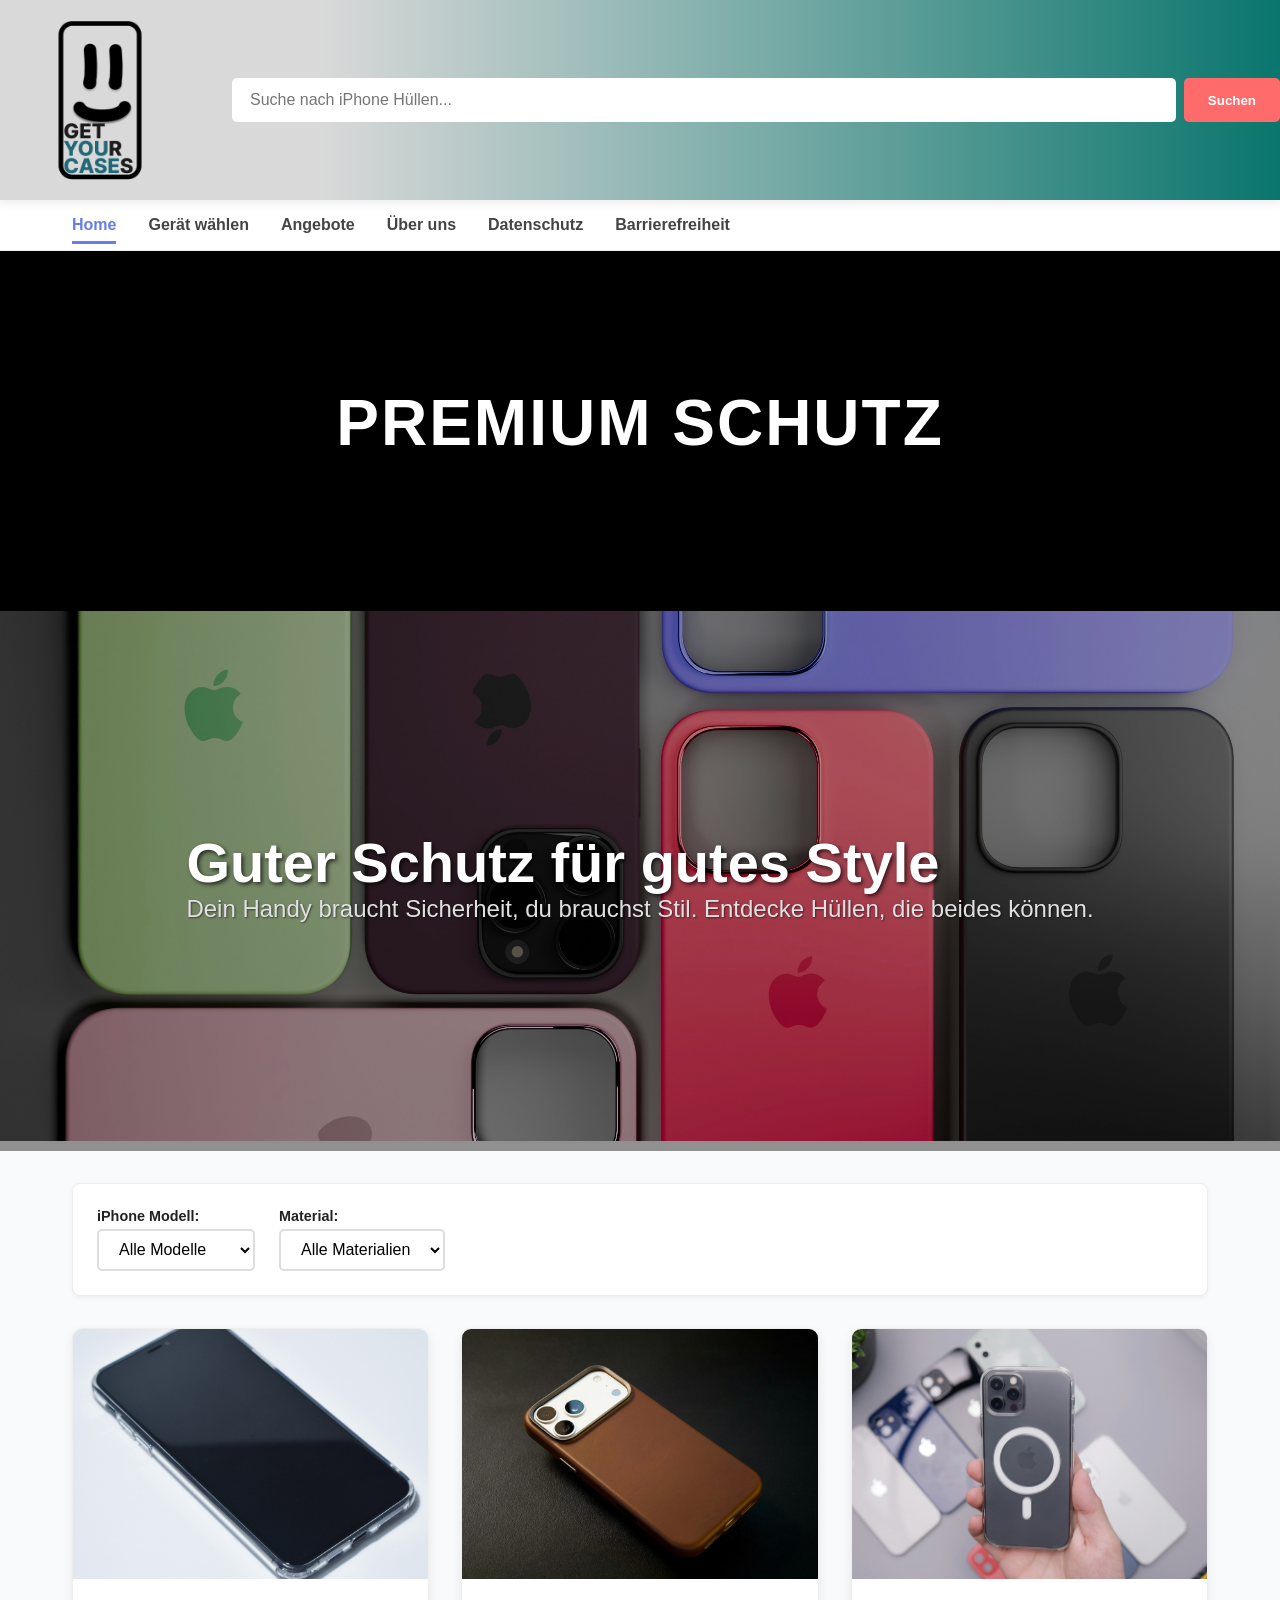
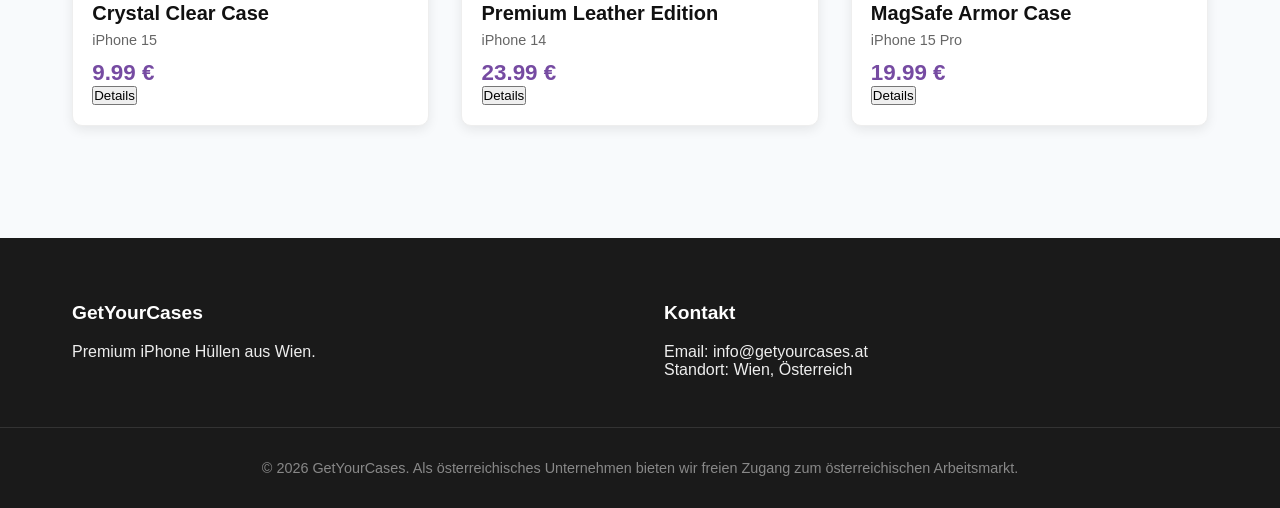
==== index.html @ 9c88fec5 "first commit" ====
<!DOCTYPE html>
<html lang="de">
<head>
    <meta charset="UTF-8">
    <meta name="viewport" content="width=device-width, initial-scale=1.0">
    <title>GetYourCase - Premium iPhone Hüllen</title>
    <link rel="stylesheet" href="css/styles.css">
</head>
<body>
    <a href="#main-content" class="skip-link">Zum Hauptinhalt springen</a>

    <header>
        <div class="header-container">
            <div class="logo">
                <img src="assets/images/Wort-:Bildmarke white background.png" alt="GetYourCase Logo">
            </div>
            
            <div class="search-bar" role="search">
                <label for="searchInput" class="visually-hidden">Hüllen suchen</label>
                <input type="text" id="searchInput" placeholder="Suche nach iPhone Hüllen...">
                <button onclick="searchProducts()" aria-label="Suche starten">Suchen</button>
            </div>
        </div>
    </header>

    <nav aria-label="Hauptnavigation">
        <div class="nav-container">
            <ul class="nav-links">
                <li><a href="index.html" class="active" aria-current="page">Home</a></li>
                <li><a href="select-device.html">Gerät wählen</a></li>
                <li><a href="deals.html">Angebote</a></li>
                <li><a href="about.html">Über uns</a></li>
                <li><a href="datenschutz.html">Datenschutz</a></li>
                <li><a href="barrierefrei.html">Barrierefreiheit</a></li>
            </ul>
        </div>
    </nav>

   <main id="main-content">
    <section class="video-banner-container" aria-label="Promotion Video">
        <video autoplay loop muted playsinline class="video-banner">
            <source src="assets/videos/banner.mp4" type="video/mp4">
            Ihr Browser unterstützt keine eingebetteten Videos.
        </video>
        
        <div class="video-overlay-content">
            <h1>Premium Schutz</h1>
            <p></p>
        </div>
    </section>

        <section class="hero-banner">
            <div class="hero-content">
                <h1>Guter Schutz für gutes Style</h1>
                <p>Dein Handy braucht Sicherheit, du brauchst Stil. Entdecke Hüllen, die beides können.</p>
            </div>
        </section>

        <div class="container">
            <section class="filters" aria-labelledby="filter-heading">
                <h2 id="filter-heading" class="visually-hidden">Produkte filtern</h2>
                <div class="filter-group">
                    <label for="modelFilter">iPhone Modell:</label>
                    <select id="modelFilter" onchange="filterProducts()">
                        <option value="">Alle Modelle</option>
                        <option value="iPhone 15 Pro">iPhone 15 Pro</option>
                        <option value="iPhone 15">iPhone 15</option>
                        <option value="iPhone 14">iPhone 14</option>
                        <option value="iPhone 13">iPhone 13</option>
                    </select>
                </div>
                <div class="filter-group">
                    <label for="materialFilter">Material:</label>
                    <select id="materialFilter" onchange="filterProducts()">
                        <option value="">Alle Materialien</option>
                        <option value="Silikon">Silikon</option>
                        <option value="Leder">Leder</option>
                        <option value="Kunststoff">Kunststoff</option>
                    </select>
                </div>
            </section>

            <div class="products-grid" id="productsGrid" aria-live="polite">
                </div>

            <div class="empty-state" id="emptyState" style="display: none;">
                <div class="empty-state-icon" aria-hidden="true">🔍</div>
                <h3>Keine Hüllen gefunden</h3>
            </div>
        </div>
    </main>

    <div id="productModal" class="modal" aria-hidden="true" role="dialog" aria-labelledby="modalTitle">
        <div class="modal-content">
            <div class="modal-header">
                <h2 id="modalTitle">Produktdetails</h2>
                <button class="close-btn" onclick="closeModal()" aria-label="Modal schließen">&times;</button>
            </div>
            <div class="modal-body">
                <img id="modalImage" src="" alt="" class="modal-img-display">
                <div class="modal-details">
                    <p id="modalModel" style="color: #444; font-weight: bold;"></p>
                    <p id="modalDescription"></p>
                    <h3>Eigenschaften</h3>
                    <ul class="spec-list" id="modalSpecs"></ul>
                    <div class="modal-price" id="modalPrice"></div>
                    <div class="modal-actions">
                        <button class="btn-add-cart">In den Warenkorb</button>
                        <button class="btn-favorites">♡ Favoriten</button>
                    </div>
                </div>
            </div>
        </div>
    </div>

    <footer>
        <div class="footer-container">
            <div class="footer-section">
                <h3>GetYourCases</h3>
                <p>Premium iPhone Hüllen aus Wien.</p>
            </div>
            <div class="footer-section">
                <h3>Kontakt</h3>
                <p>Email: info@getyourcases.at</p>
                <p>Standort: Wien, Österreich</p>
            </div>
        </div>
        <div class="footer-bottom">
            <p>&copy; 2026 GetYourCases. Als österreichisches Unternehmen bieten wir freien Zugang zum österreichischen Arbeitsmarkt.</p>
        </div>
    </footer>

    <script src="js/app.js"></script>
</body>
</html>
---- css/styles.css ----
/* =========================================
   1. Reset & Basis-Styles
   ========================================= */
* {
    margin: 0;
    padding: 0;
    box-sizing: border-box;
}

/* WCAG Fokus-Indikator: Sehr wichtig für Tastaturnutzer */
:focus-visible {
    outline: 3px solid #ff6b6b;
    outline-offset: 3px;
}

:root {
    --primary: #6366f1; /* Indigo */
    --secondary: #f43f5e; /* Rose/Coral */
    --dark: #1e293b;
    --light: #f8fafc;
    --accent: #8b5cf6;
}

body {
    font-family: 'Inter', -apple-system, BlinkMacSystemFont, sans-serif;
    background-color: var(--light);
}

/* Modal Fix: Standardmäßig absolut unsichtbar */
.modal {
    display: none !important; /* Verhindert das Aufpoppen beim Laden */
    position: fixed;
    inset: 0;
    background-color: rgba(0, 0, 0, 0.75);
    backdrop-filter: blur(8px);
    z-index: 9999;
    align-items: center;
    justify-content: center;
}

/* =========================================
   2. Barrierefreiheit (WCAG 2.2 Hilfsklassen)
   ========================================= */

/* Versteckt Text visuell, bleibt aber für Screenreader lesbar */
.visually-hidden {
    position: absolute;
    width: 1px;
    height: 1px;
    padding: 0;
    margin: -1px;
    overflow: hidden;
    clip: rect(0, 0, 0, 0);
    white-space: nowrap;
    border: 0;
}

/* Skip-Link: Erscheint nur bei Tab-Fokus */
.skip-link {
    position: absolute;
    top: -100px;
    left: 50%;
    transform: translateX(-50%);
    background: #ff6b6b;
    color: white;
    padding: 1rem 2rem;
    z-index: 2000;
    text-decoration: none;
    font-weight: bold;
    border-radius: 0 0 10px 10px;
    transition: top 0.3s ease;
}

.skip-link:focus {
    top: 0;
}

/* =========================================
   3. Header & Suche
   ========================================= */
header {
    background: linear-gradient(90deg, 
        #D9D9D9 0%, 
        #D9D9D9 25%, 
        #0a766d 100%
    );
    height: 200px; /* Larger banner height for prominent logo */
    padding: 0;
    box-shadow: 0 2px 10px rgba(0, 0, 0, 0.1);
    position: sticky;
    top: 0;
    z-index: 100;
}

.header-container {
    max-width: 100%;
    height: 100%;
    margin: 0;
    padding: 0;
    display: flex;
    justify-content: flex-start;
    align-items: center;
    gap: 2rem;
}

.logo {
    height: 100%;
    min-width: 200px;
    display: flex;
    align-items: center;
    justify-content: center;
    flex-shrink: 0;
}

.logo img {
    height: 85%;
    width: auto;
    object-fit: contain;
    display: block;
}

.search-bar {
    flex: 1;
    display: flex;
    gap: 0.5rem;
}

.search-bar input {
    flex: 1;
    padding: 0.7rem 1rem;
    border: 2px solid transparent;
    border-radius: 5px;
    font-size: 1rem;
}

.search-bar button {
    padding: 0.7rem 1.5rem;
    background-color: #ff6b6b;
    color: white;
    border: none;
    border-radius: 5px;
    cursor: pointer;
    font-weight: 600;
    transition: background-color 0.3s;
}

.search-bar button:hover {
    background-color: #ff5252;
}

/* =========================================
   4. Navigation
   ========================================= */
nav {
    background: white;
    border-bottom: 1px solid #eee;
    padding: 1rem 0;
}

.nav-container {
    max-width: 1200px;
    margin: 0 auto;
    padding: 0 2rem;
}

.nav-links {
    display: flex;
    gap: 2rem;
    list-style: none;
}

.nav-links a {
    text-decoration: none;
    color: #444; /* Kontrast von #666 auf #444 erhöht für AA */
    font-weight: 600;
    padding: 0.5rem 0;
    border-bottom: 3px solid transparent;
    transition: all 0.3s;
}

.nav-links a:hover,
.nav-links a.active {
    color: #667eea;
    border-bottom: 3px solid #667eea;
}

/* =========================================
   5. Layout & Content
   ========================================= */
.container {
    max-width: 1200px;
    margin: 0 auto;
    padding: 2rem;
}

.page-title {
    text-align: center;
    margin-bottom: 2rem;
}

.page-title h1 {
    font-size: 2.5rem;
    margin-bottom: 0.5rem;
    color: #222;
}

.page-title p {
    font-size: 1.1rem;
    color: #444; /* Kontrast erhöht */
}

/* Filter Section */
.filters {
    background: white;
    padding: 1.5rem;
    border-radius: 8px;
    margin-bottom: 2rem;
    display: flex;
    gap: 1.5rem;
    flex-wrap: wrap;
    box-shadow: 0 2px 5px rgba(0, 0, 0, 0.05);
    border: 1px solid #eee;
}

.filter-group {
    display: flex;
    flex-direction: column; /* Vertikal für bessere Lesbarkeit */
    gap: 0.3rem;
}

.filter-group label {
    font-weight: 600;
    color: #222;
    font-size: 0.9rem;
}

.filter-group select {
    padding: 0.6rem 1rem;
    border: 2px solid #ddd;
    border-radius: 5px;
    background-color: white;
    font-size: 1rem;
}

/* =========================================
   6. Produkte & Cards
   ========================================= */
.products-grid {
    display: grid;
    grid-template-columns: repeat(auto-fill, minmax(280px, 1fr));
    gap: 2rem;
}

.product-card {
    background: white;
    border-radius: 10px;
    overflow: hidden;
    box-shadow: 0 4px 12px rgba(0, 0, 0, 0.08);
    transition: transform 0.3s ease, box-shadow 0.3s ease;
    border: 1px solid #eee;
}

.product-card:hover {
    transform: translateY(-8px);
    box-shadow: 0 12px 20px rgba(0, 0, 0, 0.15);
}

.product-image {
    width: 100%;
    height: 200px;
    background: #f0f0f0;
    display: flex;
    align-items: center;
    justify-content: center;
    font-size: 3.5rem;
}

.product-info {
    padding: 1.2rem;
}

.product-name {
    font-size: 1.25rem;
    margin-bottom: 0.4rem;
    color: #111;
}

.product-model {
    color: #666; /* Erhöht für Lesbarkeit */
    font-size: 0.9rem;
    margin-bottom: 0.8rem;
}

.product-price {
    font-size: 1.4rem;
    font-weight: 800;
    color: #764ba2;
}

/* =========================================
   7. Modal (Produktdetails)
   ========================================= */
.modal {
    display: none;
    position: fixed;
    z-index: 1000;
    inset: 0;
    background-color: rgba(0, 0, 0, 0.7);
    backdrop-filter: blur(4px);
    display: flex; /* Benötigt JS Steuerung */
    align-items: center;
    justify-content: center;
}

.modal-content {
    background-color: white;
    padding: 2.5rem;
    border-radius: 15px;
    width: 95%;
    max-width: 800px;
    max-height: 90vh;
    overflow-y: auto;
    position: relative;
}

.close-btn {
    position: absolute;
    right: 1.5rem;
    top: 1rem;
    background: #f0f0f0;
    border: none;
    font-size: 1.5rem;
    width: 40px;
    height: 40px;
    border-radius: 50%;
    cursor: pointer;
}

.modal-body {
    display: grid;
    grid-template-columns: 1fr 1fr;
    gap: 2rem;
    margin-top: 1rem;
}

/* =========================================
   8. Footer
   ========================================= */
footer {
    background: #1a1a1a;
    color: #eee;
    padding: 4rem 0 2rem;
    margin-top: 5rem;
}

.footer-container {
    max-width: 1200px;
    margin: 0 auto;
    padding: 0 2rem;
    display: grid;
    grid-template-columns: repeat(auto-fit, minmax(200px, 1fr));
    gap: 3rem;
}

.footer-section h3 {
    color: white;
    margin-bottom: 1.2rem;
    font-size: 1.2rem;
}

.footer-section ul {
    list-style: none;
}

.footer-section ul li {
    margin-bottom: 0.6rem;
}

.footer-section a {
    color: #bbb;
    text-decoration: none;
    transition: color 0.2s;
}

.footer-section a:hover {
    color: #ff6b6b;
    text-decoration: underline;
}

.footer-bottom {
    text-align: center;
    margin-top: 3rem;
    padding-top: 2rem;
    border-top: 1px solid #333;
    font-size: 0.9rem;
    color: #888;
}

/* =========================================
   9. Responsive Design
   ========================================= */
@media (max-width: 768px) {
    .header-container {
        flex-direction: column;
        padding: 1rem;
    }

    .modal-body {
        grid-template-columns: 1fr;
    }

    .nav-links {
        justify-content: center;
        font-size: 0.9rem;
        gap: 1rem;
    }

    .page-title h1 {
        font-size: 1.8rem;
    }
}

/* Hero & Gradient */
.hero-banner {
    height: 60vh;
    background: linear-gradient(rgba(0,0,0,0.3), rgba(0,0,0,0.3)), url('../assets/images/6 cases different colors.jpg');
    background-size: cover;
    background-position: center;
    display: flex;
    align-items: center;
    justify-content: center;
    position: relative;
    border-bottom: 10px solid #909090; /* Dein HEX-Wunsch */
}

.hero-content h1 {
    font-size: 3.5rem;
    font-weight: 800;
    color: white;
    text-shadow: 2px 2px 4px rgba(0,0,0,0.7);
}

.hero-content p {
    font-size: 1.5rem;
    color: #e0e0e0;
    text-shadow: 1px 1px 2px rgba(0,0,0,0.5);
}

/* Video Placeholder */
/* Container für das Video */
.video-banner-container {
    position: relative;
    width: 100%;
    height: 40vh; /* Höhe des Banners (70% des Bildschirms) */
    overflow: hidden;
    background-color: #000; /* Fallback-Farbe */
    display: flex;
    align-items: center;
    justify-content: center;
}

/* Das Video-Element */
.video-banner {
    position: absolute;
    top: 0;
    left: 0;
    width: 100%;
    height: 100%;
    object-fit: cover; /* Video wird beschnitten, um den Container zu füllen */
    z-index: 1;
}

/* Text-Overlay auf dem Video */
.video-overlay-content {
    position: relative;
    z-index: 2; /* Über dem Video */
    text-align: center;
    color: white;
    text-shadow: 0 4px 15px rgba(0,0,0,0.6);
}

.video-overlay-content h1 {
    font-size: 4rem;
    font-weight: 900;
    margin-bottom: 1rem;
    text-transform: uppercase;
    letter-spacing: 2px;
}

.video-overlay-content p {
    font-size: 1.5rem;
    font-weight: 300;
}

/* Anpassung für mobile Geräte */
@media (max-width: 768px) {
    .video-banner-container {
        height: 50vh;
    }
    .video-overlay-content h1 {
        font-size: 2.5rem;
    }
}

/* Product Images */
.product-img-container img {
    width: 100%;
    height: 250px;
    object-fit: cover;
}

.modal-img-display {
    width: 100%;
    max-height: 400px;
    object-fit: contain;
}

/* Container für die Karten-Anordnung */
/* =========================================
   Deals Full-Width Design
   ========================================= */

.deals-fullwidth {
    width: 100%;
    display: flex;
    flex-direction: column;
    gap: 0; /* Nahtloser Übergang zwischen den Sektionen */
}

.deal-card {
    position: relative;
    width: 100vw;
    margin-left: calc(-50vw + 50%);
    min-height: 600px; /* Angemessene Höhe statt 1000px */
    background-size: cover;
    background-position: center;
    background-attachment: fixed; /* Parallax-Effekt für mehr Hochwertigkeit */
    display: flex;
    align-items: center;
    justify-content: center;
    overflow: hidden;
}

/* Der zentrierte Text-Kasten (Frosted Glass Effekt) */
.deal-content.full-overlay {
    background: rgba(0, 0, 0, 0.5);
    backdrop-filter: blur(5px);
    padding: 3rem;
    border-radius: 20px;
    max-width: 600px;
    width: 90%;
    display: flex;
    flex-direction: column;
    align-items: center;
    text-align: center;
    box-shadow: 0 20px 40px rgba(0,0,0,0.3);
    border: 1px solid rgba(255, 255, 255, 0.2);
}

.deal-content h2 {
    font-size: 2.5rem;
    color: white;
    margin-bottom: 1rem;
    font-weight: 800;
}

.deal-content p {
    font-size: 1.2rem;
    color: #e0e0e0;
    margin-bottom: 1.5rem;
    line-height: 1.6;
}

.deal-pricing {
    margin-bottom: 2rem;
}

.deal-price {
    font-size: 1.5rem;
    font-weight: 900;
    color: #fbbf24;
    background: rgba(251, 191, 36, 0.2);
    padding: 0.5rem 1.5rem;
    border-radius: 50px;
    border: 2px solid #fbbf24;
}

/* Button & Badge Fixes */
.deal-badge {
    position: absolute;
    top: 30px;
    left: 30px;
    background: var(--secondary);
    color: white;
    padding: 0.8rem 1.5rem;
    font-weight: 800;
    border-radius: 50px;
    z-index: 5;
    font-size: 1.1rem;
}

.btn-deal-huge {
    padding: 1.2rem 2.5rem;
    border-radius: 50px; /* Rundere Buttons für modernen Look */
    transition: transform 0.3s ease;
}

.btn-deal-huge:hover {
    transform: scale(1.05);
}

/* Der große Button am Boden */
.btn-deal-huge {
    display: block;
    width: 100%;
    padding: 1.2rem;
    background: linear-gradient(135deg, var(--primary) 0%, var(--accent) 100%);
    color: white !important;
    text-align: center;
    text-decoration: none;
    font-weight: 800;
    font-size: 1.1rem;
    text-transform: uppercase;
    letter-spacing: 1px;
    transition: opacity 0.3s;
}

.btn-deal-huge:hover {
    opacity: 0.9;
}

/* Badge Design */
.deal-badge {
    position: absolute;
    top: 15px;
    left: 15px;
    background: var(--secondary);
    color: white;
    font-size: 0.9rem;
    font-weight: 700;
    padding: 0.5rem 1rem;
    border-radius: 50px;
    z-index: 10;
    box-shadow: 0 4px 10px rgba(0,0,0,0.2);
}

/* Table Style */
.table-container {
    overflow-x: auto;
    margin-top: 2rem;
    background: white;
    border-radius: 10px;
    padding: 1rem;
}

.device-table {
    width: 100%;
    border-collapse: collapse;
}

.device-table th, .device-table td {
    padding: 1rem;
    border-bottom: 1px solid #eee;
    text-align: left;
}

.btn-table {
    padding: 0.5rem 1rem;
    background: #667eea;
    color: white;
    text-decoration: none;
    border-radius: 5px;
    font-size: 0.9rem;
}

.hero-img-small {
    width: 100%;
    max-height: 300px;
    object-fit: cover;
    border-radius: 10px;
    margin-bottom: 1rem;
}
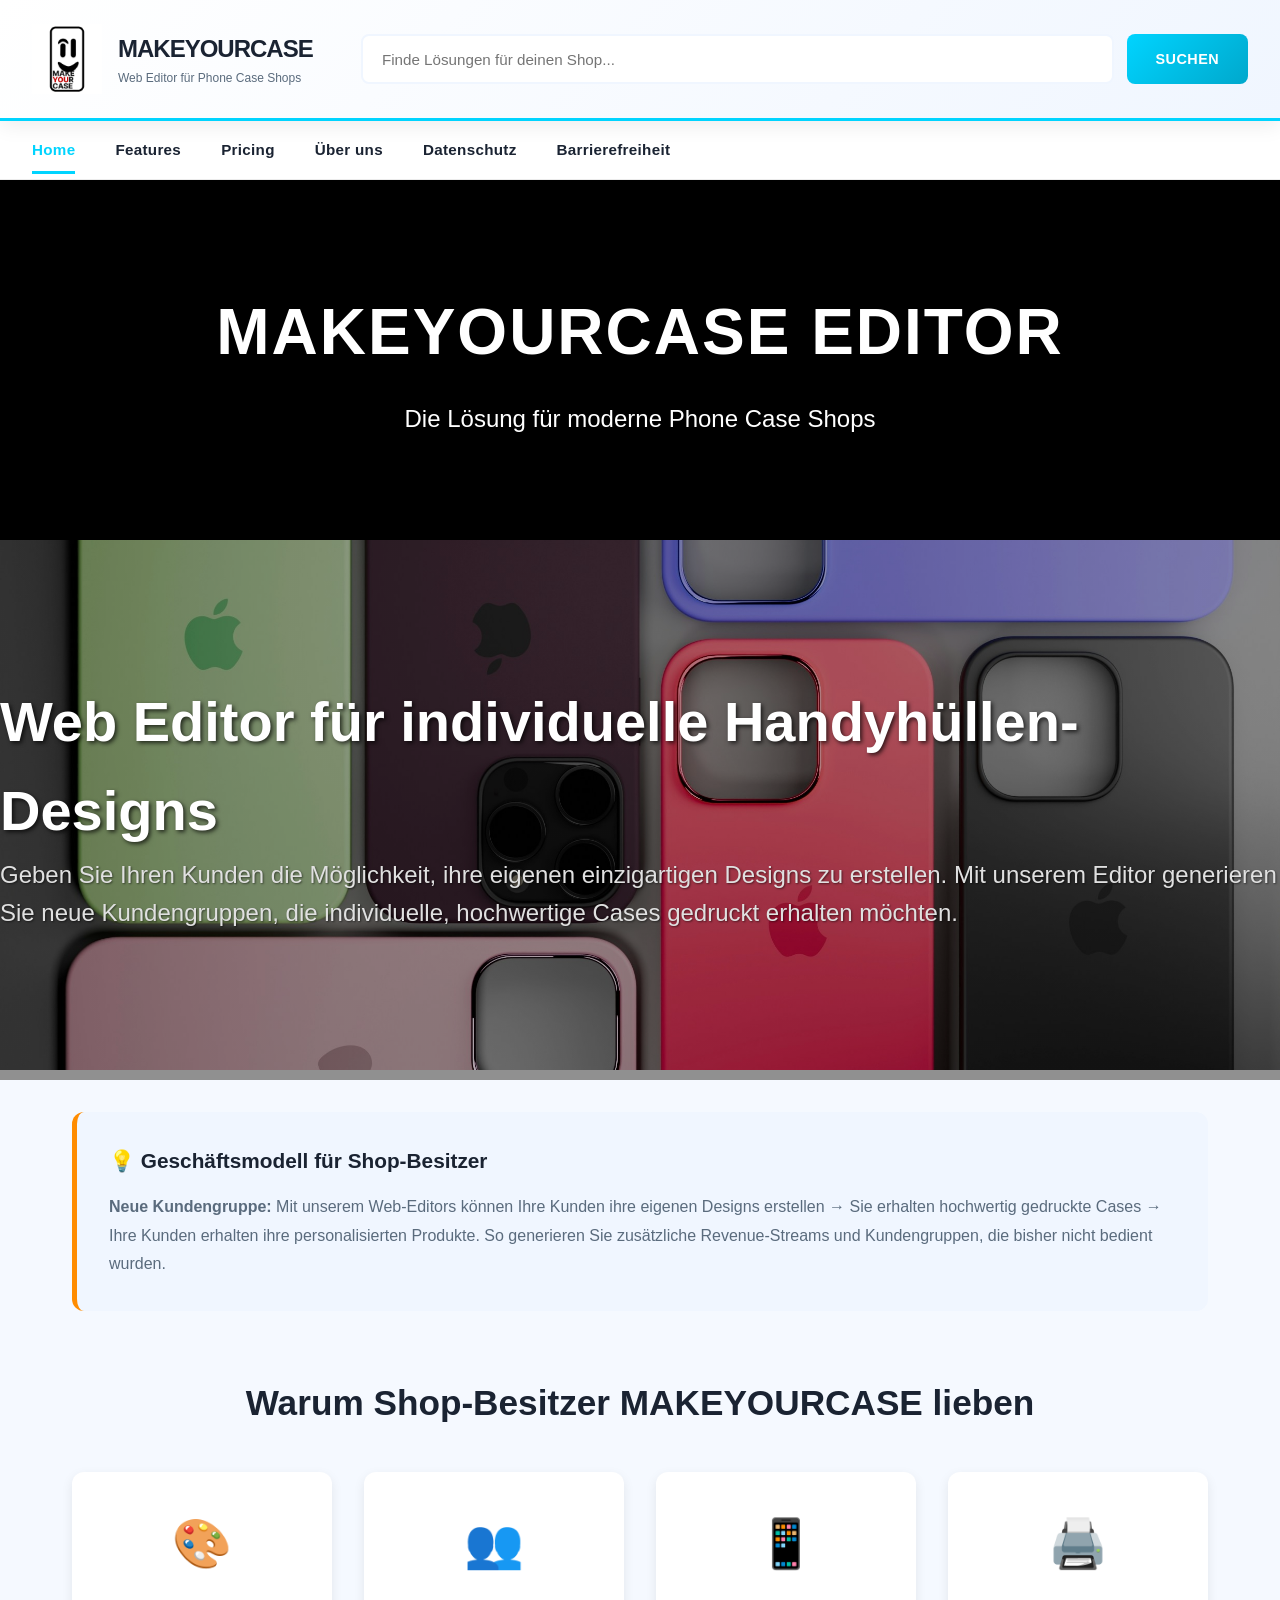
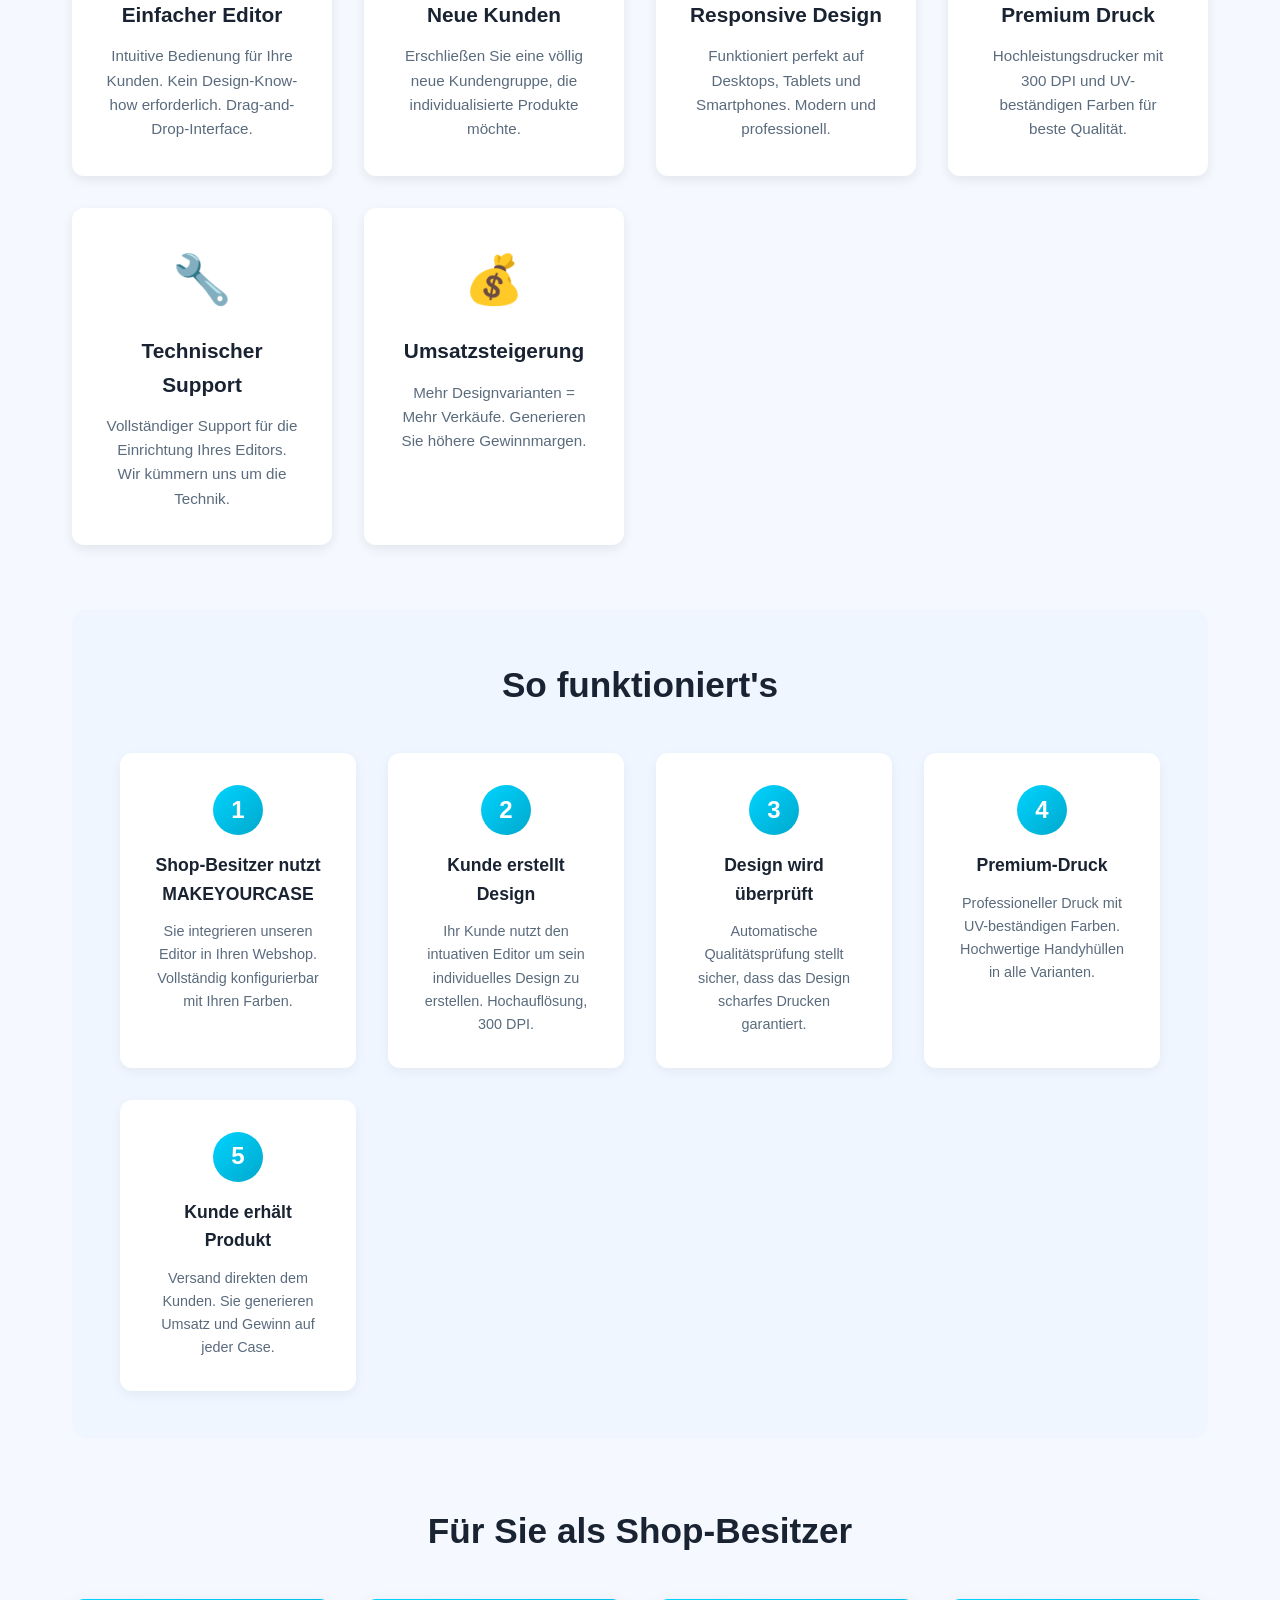
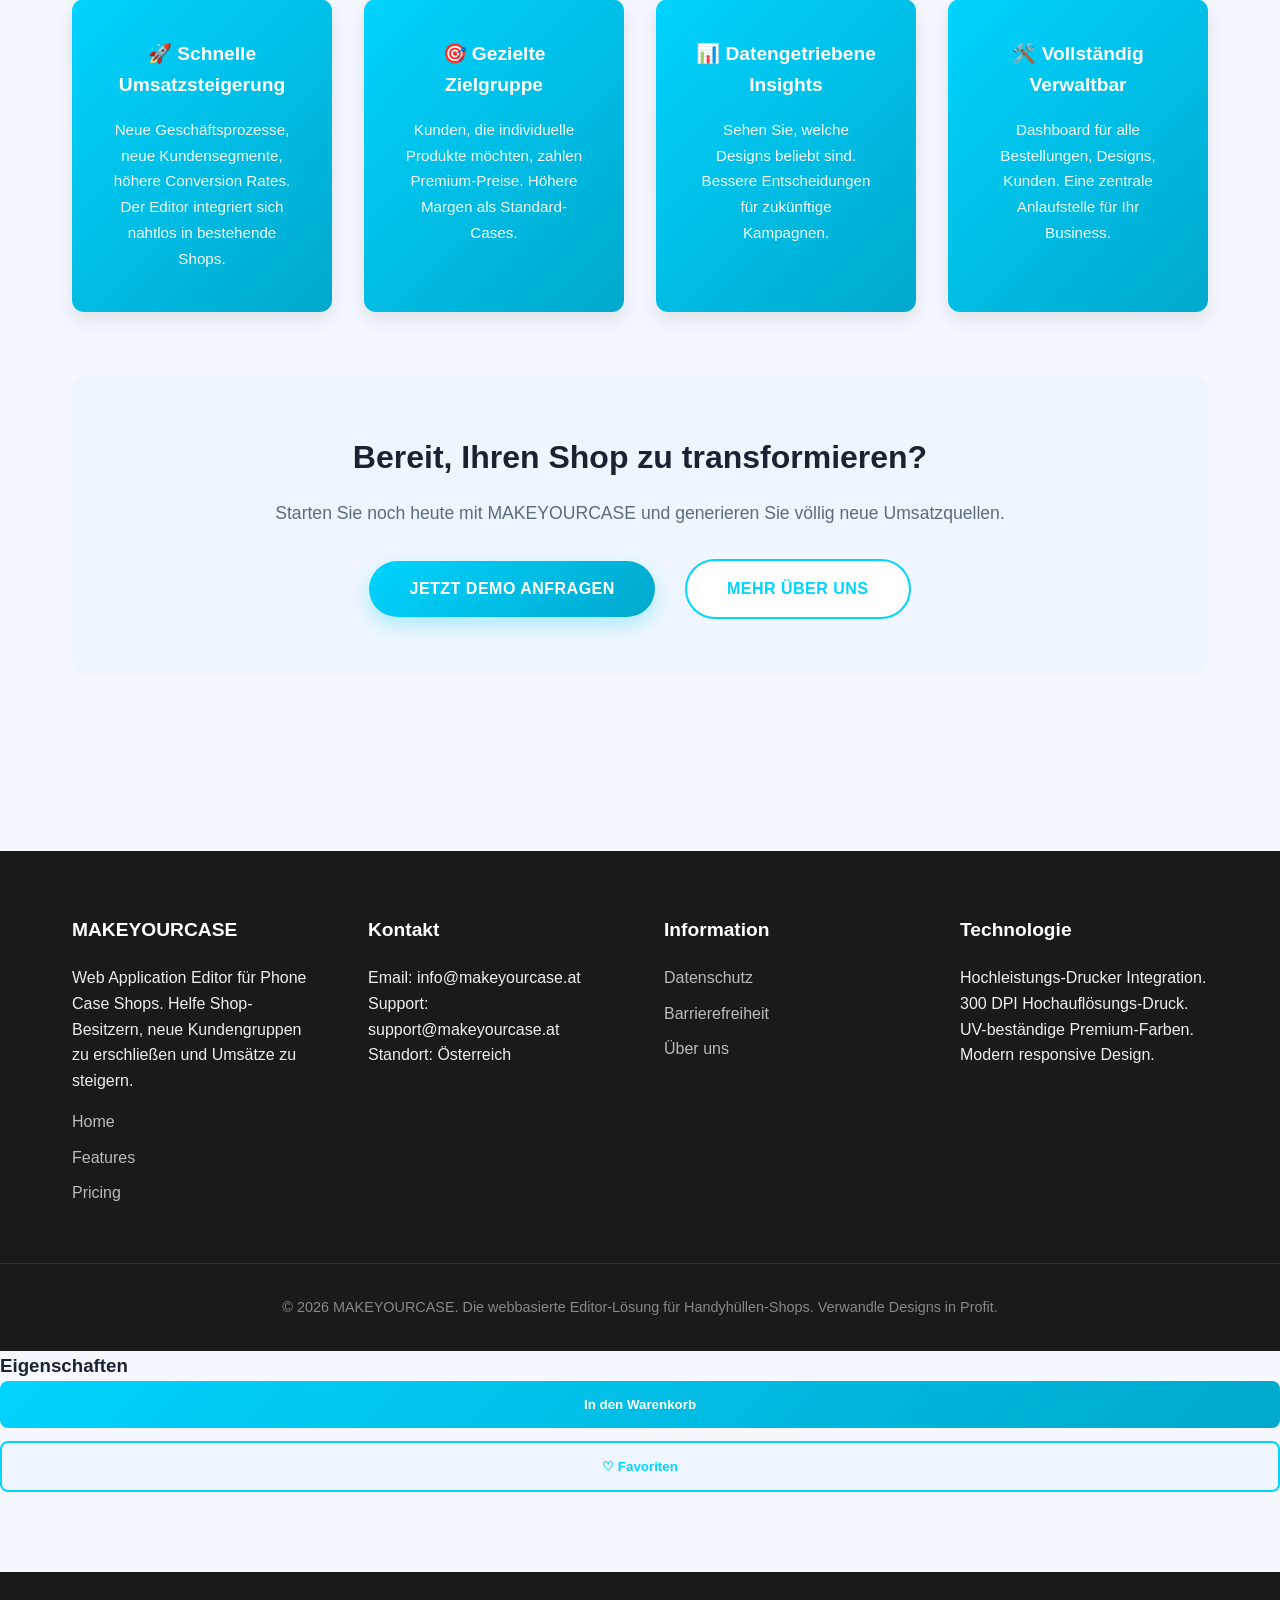
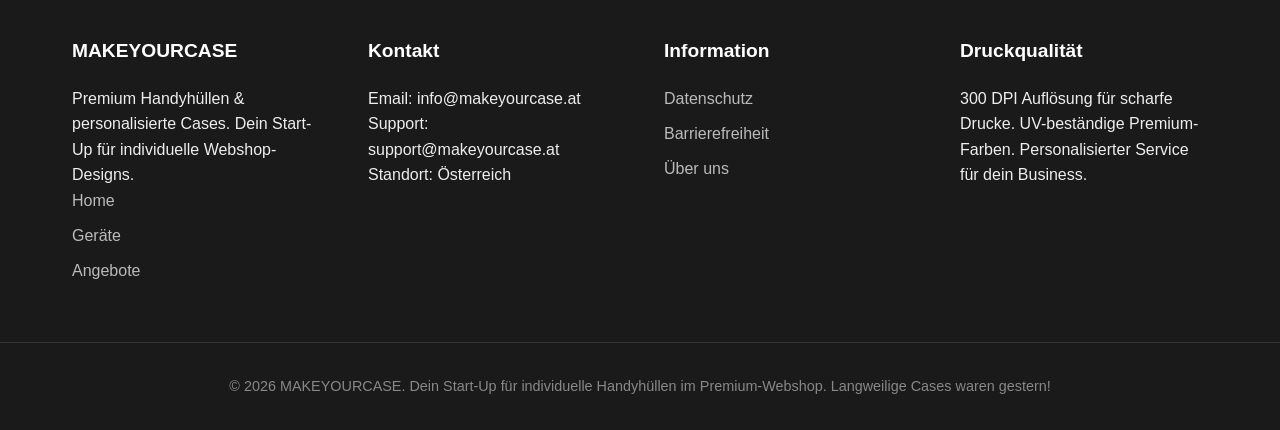
==== commit 9678f324: "Initial commit for MAKEYOURCASE" ====
--- a/index.html
+++ b/index.html
@@ -3,7 +3,8 @@
 <head>
     <meta charset="UTF-8">
     <meta name="viewport" content="width=device-width, initial-scale=1.0">
-    <title>GetYourCase - Premium iPhone Hüllen</title>
+    <meta name="description" content="MAKEYOURCASE - Web Application Editor für Handyhüllen-Shops. Verwandle deinen Shop mit individuellen Design-Möglichkeiten und modernem Editor.">
+    <title>MAKEYOURCASE - Web Editor für Phone Case Shops</title>
     <link rel="stylesheet" href="css/styles.css">
 </head>
 <body>
@@ -12,12 +13,16 @@
     <header>
         <div class="header-container">
             <div class="logo">
-                <img src="assets/images/Wort-:Bildmarke white background.png" alt="GetYourCase Logo">
+                <img src="assets/images/Wort-:Bildmarke white background.png" alt="MAKEYOURCASE Logo">
+                <div class="logo-text">
+                    <h1>MAKEYOURCASE</h1>
+                    <p>Web Editor für Phone Case Shops</p>
+                </div>
             </div>
             
             <div class="search-bar" role="search">
-                <label for="searchInput" class="visually-hidden">Hüllen suchen</label>
-                <input type="text" id="searchInput" placeholder="Suche nach iPhone Hüllen...">
+                <label for="searchInput" class="visually-hidden">Suche</label>
+                <input type="text" id="searchInput" placeholder="Finde Lösungen für deinen Shop...">
                 <button onclick="searchProducts()" aria-label="Suche starten">Suchen</button>
             </div>
         </div>
@@ -27,8 +32,8 @@
         <div class="nav-container">
             <ul class="nav-links">
                 <li><a href="index.html" class="active" aria-current="page">Home</a></li>
-                <li><a href="select-device.html">Gerät wählen</a></li>
-                <li><a href="deals.html">Angebote</a></li>
+                <li><a href="features.html">Features</a></li>
+                <li><a href="pricing.html">Pricing</a></li>
                 <li><a href="about.html">Über uns</a></li>
                 <li><a href="datenschutz.html">Datenschutz</a></li>
                 <li><a href="barrierefrei.html">Barrierefreiheit</a></li>
@@ -37,67 +42,170 @@
     </nav>
 
    <main id="main-content">
-    <section class="video-banner-container" aria-label="Promotion Video">
+    <section class="video-banner-container" aria-label="Produkt-Video">
         <video autoplay loop muted playsinline class="video-banner">
             <source src="assets/videos/banner.mp4" type="video/mp4">
             Ihr Browser unterstützt keine eingebetteten Videos.
         </video>
         
         <div class="video-overlay-content">
-            <h1>Premium Schutz</h1>
-            <p></p>
+            <h1>MAKEYOURCASE Editor</h1>
+            <p>Die Lösung für moderne Phone Case Shops</p>
         </div>
     </section>
 
         <section class="hero-banner">
             <div class="hero-content">
-                <h1>Guter Schutz für gutes Style</h1>
-                <p>Dein Handy braucht Sicherheit, du brauchst Stil. Entdecke Hüllen, die beides können.</p>
+                <h1>Web Editor für individuelle Handyhüllen-Designs</h1>
+                <p>Geben Sie Ihren Kunden die Möglichkeit, ihre eigenen einzigartigen Designs zu erstellen. Mit unserem Editor generieren Sie neue Kundengruppen, die individuelle, hochwertige Cases gedruckt erhalten möchten.</p>
             </div>
         </section>
 
         <div class="container">
-            <section class="filters" aria-labelledby="filter-heading">
-                <h2 id="filter-heading" class="visually-hidden">Produkte filtern</h2>
-                <div class="filter-group">
-                    <label for="modelFilter">iPhone Modell:</label>
-                    <select id="modelFilter" onchange="filterProducts()">
-                        <option value="">Alle Modelle</option>
-                        <option value="iPhone 15 Pro">iPhone 15 Pro</option>
-                        <option value="iPhone 15">iPhone 15</option>
-                        <option value="iPhone 14">iPhone 14</option>
-                        <option value="iPhone 13">iPhone 13</option>
-                    </select>
-                </div>
-                <div class="filter-group">
-                    <label for="materialFilter">Material:</label>
-                    <select id="materialFilter" onchange="filterProducts()">
-                        <option value="">Alle Materialien</option>
-                        <option value="Silikon">Silikon</option>
-                        <option value="Leder">Leder</option>
-                        <option value="Kunststoff">Kunststoff</option>
-                    </select>
-                </div>
-            </section>
-
-            <div class="products-grid" id="productsGrid" aria-live="polite">
-                </div>
-
-            <div class="empty-state" id="emptyState" style="display: none;">
-                <div class="empty-state-icon" aria-hidden="true">🔍</div>
-                <h3>Keine Hüllen gefunden</h3>
-            </div>
+            <!-- Info-Box -->
+            <section class="info-highlight" role="alert" aria-live="polite">
+                <h3>💡 Geschäftsmodell für Shop-Besitzer</h3>
+                <p><strong>Neue Kundengruppe:</strong> Mit unserem Web-Editors können Ihre Kunden ihre eigenen Designs erstellen → Sie erhalten hochwertig gedruckte Cases → Ihre Kunden erhalten ihre personalisierten Produkte. So generieren Sie zusätzliche Revenue-Streams und Kundengruppen, die bisher nicht bedient wurden.</p>
+            </section>
+
+            <section class="features-preview">
+                <h2>Warum Shop-Besitzer MAKEYOURCASE lieben</h2>
+                <div class="features-grid">
+                    <div class="feature-item">
+                        <div class="feature-icon">🎨</div>
+                        <h3>Einfacher Editor</h3>
+                        <p>Intuitive Bedienung für Ihre Kunden. Kein Design-Know-how erforderlich. Drag-and-Drop-Interface.</p>
+                    </div>
+                    <div class="feature-item">
+                        <div class="feature-icon">👥</div>
+                        <h3>Neue Kunden</h3>
+                        <p>Erschließen Sie eine völlig neue Kundengruppe, die individualisierte Produkte möchte.</p>
+                    </div>
+                    <div class="feature-item">
+                        <div class="feature-icon">📱</div>
+                        <h3>Responsive Design</h3>
+                        <p>Funktioniert perfekt auf Desktops, Tablets und Smartphones. Modern und professionell.</p>
+                    </div>
+                    <div class="feature-item">
+                        <div class="feature-icon">🖨️</div>
+                        <h3>Premium Druck</h3>
+                        <p>Hochleistungsdrucker mit 300 DPI und UV-beständigen Farben für beste Qualität.</p>
+                    </div>
+                    <div class="feature-item">
+                        <div class="feature-icon">🔧</div>
+                        <h3>Technischer Support</h3>
+                        <p>Vollständiger Support für die Einrichtung Ihres Editors. Wir kümmern uns um die Technik.</p>
+                    </div>
+                    <div class="feature-item">
+                        <div class="feature-icon">💰</div>
+                        <h3>Umsatzsteigerung</h3>
+                        <p>Mehr Designvarianten = Mehr Verkäufe. Generieren Sie höhere Gewinnmargen.</p>
+                    </div>
+                </div>
+            </section>
+
+            <section class="how-it-works">
+                <h2>So funktioniert's</h2>
+                <div class="workflow-steps">
+                    <div class="step">
+                        <div class="step-number">1</div>
+                        <h3>Shop-Besitzer nutzt MAKEYOURCASE</h3>
+                        <p>Sie integrieren unseren Editor in Ihren Webshop. Vollständig konfigurierbar mit Ihren Farben.</p>
+                    </div>
+                    <div class="step">
+                        <div class="step-number">2</div>
+                        <h3>Kunde erstellt Design</h3>
+                        <p>Ihr Kunde nutzt den intuativen Editor um sein individuelles Design zu erstellen. Hochauflösung, 300 DPI.</p>
+                    </div>
+                    <div class="step">
+                        <div class="step-number">3</div>
+                        <h3>Design wird überprüft</h3>
+                        <p>Automatische Qualitätsprüfung stellt sicher, dass das Design scharfes Drucken garantiert.</p>
+                    </div>
+                    <div class="step">
+                        <div class="step-number">4</div>
+                        <h3>Premium-Druck</h3>
+                        <p>Professioneller Druck mit UV-beständigen Farben. Hochwertige Handyhüllen in alle Varianten.</p>
+                    </div>
+                    <div class="step">
+                        <div class="step-number">5</div>
+                        <h3>Kunde erhält Produkt</h3>
+                        <p>Versand direkten dem Kunden. Sie generieren Umsatz und Gewinn auf jeder Case.</p>
+                    </div>
+                </div>
+            </section>
+
+            <section class="benefits-section">
+                <h2>Für Sie als Shop-Besitzer</h2>
+                <div class="benefits-grid">
+                    <div class="benefit-card">
+                        <h3>🚀 Schnelle Umsatzsteigerung</h3>
+                        <p>Neue Geschäftsprozesse, neue Kundensegmente, höhere Conversion Rates. Der Editor integriert sich nahtlos in bestehende Shops.</p>
+                    </div>
+                    <div class="benefit-card">
+                        <h3>🎯 Gezielte Zielgruppe</h3>
+                        <p>Kunden, die individuelle Produkte möchten, zahlen Premium-Preise. Höhere Margen als Standard-Cases.</p>
+                    </div>
+                    <div class="benefit-card">
+                        <h3>📊 Datengetriebene Insights</h3>
+                        <p>Sehen Sie, welche Designs beliebt sind. Bessere Entscheidungen für zukünftige Kampagnen.</p>
+                    </div>
+                    <div class="benefit-card">
+                        <h3>🛠️ Vollständig Verwaltbar</h3>
+                        <p>Dashboard für alle Bestellungen, Designs, Kunden. Eine zentrale Anlaufstelle für Ihr Business.</p>
+                    </div>
+                </div>
+            </section>
+
+            <section class="cta-section">
+                <h2>Bereit, Ihren Shop zu transformieren?</h2>
+                <p>Starten Sie noch heute mit MAKEYOURCASE und generieren Sie völlig neue Umsatzquellen.</p>
+                <div style="text-align: center; margin-top: 2rem;">
+                    <button class="cta-button" onclick="window.location.href='pricing.html'">Jetzt Demo anfragen</button>
+                    <button class="cta-button secondary" onclick="window.location.href='about.html'">Mehr über uns</button>
+                </div>
+            </section>
         </div>
     </main>
 
-    <div id="productModal" class="modal" aria-hidden="true" role="dialog" aria-labelledby="modalTitle">
-        <div class="modal-content">
-            <div class="modal-header">
-                <h2 id="modalTitle">Produktdetails</h2>
-                <button class="close-btn" onclick="closeModal()" aria-label="Modal schließen">&times;</button>
-            </div>
-            <div class="modal-body">
-                <img id="modalImage" src="" alt="" class="modal-img-display">
+    <footer>
+        <div class="footer-container">
+            <div class="footer-section">
+                <h3>MAKEYOURCASE</h3>
+                <p>Web Application Editor für Phone Case Shops. Helfe Shop-Besitzern, neue Kundengruppen zu erschließen und Umsätze zu steigern.</p>
+                <ul style="list-style: none; padding: 0; margin-top: 1rem;">
+                    <li><a href="index.html">Home</a></li>
+                    <li><a href="features.html">Features</a></li>
+                    <li><a href="pricing.html">Pricing</a></li>
+                </ul>
+            </div>
+            <div class="footer-section">
+                <h3>Kontakt</h3>
+                <p>Email: info@makeyourcase.at</p>
+                <p>Support: support@makeyourcase.at</p>
+                <p>Standort: Österreich</p>
+            </div>
+            <div class="footer-section">
+                <h3>Information</h3>
+                <ul style="list-style: none; padding: 0;">
+                    <li><a href="datenschutz.html">Datenschutz</a></li>
+                    <li><a href="barrierefrei.html">Barrierefreiheit</a></li>
+                    <li><a href="about.html">Über uns</a></li>
+                </ul>
+            </div>
+            <div class="footer-section">
+                <h3>Technologie</h3>
+                <p>Hochleistungs-Drucker Integration. 300 DPI Hochauflösungs-Druck. UV-beständige Premium-Farben. Modern responsive Design.</p>
+            </div>
+        </div>
+        <div class="footer-bottom">
+            <p>&copy; 2026 MAKEYOURCASE. Die webbasierte Editor-Lösung für Handyhüllen-Shops. Verwandle Designs in Profit.</p>
+        </div>
+    </footer>
+
+    <script src="js/app.js"></script>
+</body>
+</html>
                 <div class="modal-details">
                     <p id="modalModel" style="color: #444; font-weight: bold;"></p>
                     <p id="modalDescription"></p>
@@ -116,17 +224,35 @@
     <footer>
         <div class="footer-container">
             <div class="footer-section">
-                <h3>GetYourCases</h3>
-                <p>Premium iPhone Hüllen aus Wien.</p>
+                <h3>MAKEYOURCASE</h3>
+                <p>Premium Handyhüllen & personalisierte Cases. Dein Start-Up für individuelle Webshop-Designs.</p>
+                <ul style="list-style: none; padding: 0;">
+                    <li><a href="index.html">Home</a></li>
+                    <li><a href="select-device.html">Geräte</a></li>
+                    <li><a href="deals.html">Angebote</a></li>
+                </ul>
             </div>
             <div class="footer-section">
                 <h3>Kontakt</h3>
-                <p>Email: info@getyourcases.at</p>
-                <p>Standort: Wien, Österreich</p>
+                <p>Email: info@makeyourcase.at</p>
+                <p>Support: support@makeyourcase.at</p>
+                <p>Standort: Österreich</p>
+            </div>
+            <div class="footer-section">
+                <h3>Information</h3>
+                <ul style="list-style: none; padding: 0;">
+                    <li><a href="datenschutz.html">Datenschutz</a></li>
+                    <li><a href="barrierefrei.html">Barrierefreiheit</a></li>
+                    <li><a href="about.html">Über uns</a></li>
+                </ul>
+            </div>
+            <div class="footer-section">
+                <h3>Druckqualität</h3>
+                <p>300 DPI Auflösung für scharfe Drucke. UV-beständige Premium-Farben. Personalisierter Service für dein Business.</p>
             </div>
         </div>
         <div class="footer-bottom">
-            <p>&copy; 2026 GetYourCases. Als österreichisches Unternehmen bieten wir freien Zugang zum österreichischen Arbeitsmarkt.</p>
+            <p>&copy; 2026 MAKEYOURCASE. Dein Start-Up für individuelle Handyhüllen im Premium-Webshop. Langweilige Cases waren gestern!</p>
         </div>
     </footer>
 
--- a/css/styles.css
+++ b/css/styles.css
@@ -13,17 +13,105 @@
     outline-offset: 3px;
 }
 
+/* Color Schemes */
 :root {
-    --primary: #6366f1; /* Indigo */
-    --secondary: #f43f5e; /* Rose/Coral */
-    --dark: #1e293b;
-    --light: #f8fafc;
+    /* Default Color Scheme: Cyan & Orange */
+    --primary: #00d4ff;
+    --secondary: #ff8c00;
+    --dark: #0a1628;
+    --light: #f5f9ff;
+    --accent: #00a8cc;
+    --text-primary: #1a2332;
+    --text-secondary: #5a6b7d;
+    --bg-primary: #ffffff;
+    --bg-secondary: #f0f6ff;
+}
+
+/* Color Scheme: Cyan & Orange */
+html.scheme-cyan-orange {
+    --primary: #00d4ff;
+    --secondary: #ff8c00;
+    --accent: #00a8cc;
+    --dark: #0a1628;
+    --light: #f5f9ff;
+    --text-primary: #1a2332;
+    --text-secondary: #5a6b7d;
+}
+
+/* Color Scheme: Grey & Peach */
+html.scheme-grey-peach {
+    --primary: #6b7280;
+    --secondary: #ffb98a;
+    --accent: #9ca3af;
+    --dark: #1f2937;
+    --light: #fef6f2;
+    --text-primary: #111827;
+    --text-secondary: #6b7280;
+}
+
+/* Color Scheme: Purple & Mint */
+html.scheme-purple-mint {
+    --primary: #a78bfa;
+    --secondary: #34d399;
     --accent: #8b5cf6;
+    --dark: #3f0f64;
+    --light: #f0fdf4;
+    --text-primary: #1f2937;
+    --text-secondary: #4b5563;
+}
+
+/* Color Scheme: Navy & Rose */
+html.scheme-navy-rose {
+    --primary: #1e40af;
+    --secondary: #f472b6;
+    --accent: #3b82f6;
+    --dark: #0c1e3e;
+    --light: #fff5f8;
+    --text-primary: #1e293b;
+    --text-secondary: #64748b;
+}
+
+html {
+    scroll-behavior: smooth;
 }
 
 body {
-    font-family: 'Inter', -apple-system, BlinkMacSystemFont, sans-serif;
+    font-family: 'Segoe UI', 'Helvetica Neue', -apple-system, BlinkMacSystemFont, sans-serif;
     background-color: var(--light);
+    color: var(--text-primary);
+    line-height: 1.6;
+    transition: all 0.3s ease;
+}
+
+/* Print-optimized styles */
+@media print {
+    body {
+        background-color: white;
+        color: #000;
+    }
+    
+    header, nav, footer, .color-scheme-selector, .filters {
+        display: none;
+    }
+    
+    .print-warning {
+        display: block;
+        background: #fff3cd;
+        border: 2px solid #ffc107;
+        padding: 1rem;
+        margin-bottom: 2rem;
+        border-radius: 8px;
+        page-break-inside: avoid;
+    }
+    
+    .products-grid {
+        grid-template-columns: 1fr 1fr;
+    }
+    
+    .product-card {
+        page-break-inside: avoid;
+        border: 2px solid #333;
+    }
 }
 
 /* Modal Fix: Standardmäßig absolut unsichtbar */
@@ -79,109 +167,188 @@
    3. Header & Suche
    ========================================= */
 header {
-    background: linear-gradient(90deg, 
-        #D9D9D9 0%, 
-        #D9D9D9 25%, 
-        #0a766d 100%
-    );
-    height: 200px; /* Larger banner height for prominent logo */
-    padding: 0;
-    box-shadow: 0 2px 10px rgba(0, 0, 0, 0.1);
+    background: linear-gradient(135deg, var(--bg-primary) 0%, var(--bg-secondary) 100%);
+    padding: 1.5rem 0;
+    box-shadow: 0 4px 20px rgba(0, 0, 0, 0.08);
     position: sticky;
     top: 0;
     z-index: 100;
+    border-bottom: 3px solid var(--primary);
 }
 
 .header-container {
-    max-width: 100%;
-    height: 100%;
-    margin: 0;
-    padding: 0;
-    display: flex;
-    justify-content: flex-start;
+    max-width: 1400px;
+    margin: 0 auto;
+    padding: 0 2rem;
+    display: flex;
+    justify-content: space-between;
     align-items: center;
-    gap: 2rem;
+    gap: 3rem;
+    flex-wrap: wrap;
 }
 
 .logo {
-    height: 100%;
-    min-width: 200px;
     display: flex;
     align-items: center;
-    justify-content: center;
+    gap: 1rem;
+    min-width: 180px;
     flex-shrink: 0;
 }
 
 .logo img {
-    height: 85%;
+    height: 70px;
     width: auto;
     object-fit: contain;
     display: block;
 }
 
+.logo-text {
+    display: flex;
+    flex-direction: column;
+}
+
+.logo-text h1 {
+    font-size: 1.5rem;
+    font-weight: 900;
+    color: var(--text-primary);
+    margin: 0;
+    letter-spacing: -1px;
+}
+
+.logo-text p {
+    font-size: 0.75rem;
+    color: var(--text-secondary);
+    margin: 0;
+    font-weight: 500;
+}
+
 .search-bar {
     flex: 1;
     display: flex;
-    gap: 0.5rem;
+    gap: 0.8rem;
+    min-width: 250px;
 }
 
 .search-bar input {
     flex: 1;
-    padding: 0.7rem 1rem;
-    border: 2px solid transparent;
-    border-radius: 5px;
-    font-size: 1rem;
+    padding: 0.9rem 1.2rem;
+    border: 2px solid var(--bg-secondary);
+    border-radius: 8px;
+    font-size: 0.95rem;
+    background: var(--bg-primary);
+    color: var(--text-primary);
+    transition: all 0.3s ease;
+}
+
+.search-bar input:focus {
+    border-color: var(--primary);
+    box-shadow: 0 0 0 3px rgba(0, 212, 255, 0.1);
+    outline: none;
 }
 
 .search-bar button {
-    padding: 0.7rem 1.5rem;
-    background-color: #ff6b6b;
+    padding: 0.9rem 1.8rem;
+    background: linear-gradient(135deg, var(--primary) 0%, var(--accent) 100%);
     color: white;
     border: none;
-    border-radius: 5px;
+    border-radius: 8px;
     cursor: pointer;
-    font-weight: 600;
-    transition: background-color 0.3s;
+    font-weight: 700;
+    transition: all 0.3s ease;
+    text-transform: uppercase;
+    font-size: 0.9rem;
+    letter-spacing: 0.5px;
 }
 
 .search-bar button:hover {
-    background-color: #ff5252;
+    transform: translateY(-2px);
+    box-shadow: 0 8px 16px rgba(0, 212, 255, 0.3);
 }
 
 /* =========================================
-   4. Navigation
+   4. Navigation & Color Scheme Selector
    ========================================= */
 nav {
-    background: white;
-    border-bottom: 1px solid #eee;
-    padding: 1rem 0;
+    background: var(--bg-primary);
+    border-bottom: 1px solid rgba(0, 0, 0, 0.08);
+    padding: 0;
+    box-shadow: 0 2px 8px rgba(0, 0, 0, 0.04);
 }
 
 .nav-container {
-    max-width: 1200px;
+    max-width: 1400px;
     margin: 0 auto;
     padding: 0 2rem;
+    display: flex;
+    justify-content: space-between;
+    align-items: center;
 }
 
 .nav-links {
     display: flex;
-    gap: 2rem;
+    gap: 2.5rem;
     list-style: none;
+    padding: 1rem 0;
+    flex: 1;
 }
 
 .nav-links a {
     text-decoration: none;
-    color: #444; /* Kontrast von #666 auf #444 erhöht für AA */
+    color: var(--text-primary);
     font-weight: 600;
-    padding: 0.5rem 0;
+    padding: 0.8rem 0;
     border-bottom: 3px solid transparent;
-    transition: all 0.3s;
+    transition: all 0.3s ease;
+    font-size: 0.95rem;
+    letter-spacing: 0.3px;
 }
 
 .nav-links a:hover,
 .nav-links a.active {
-    color: #667eea;
-    border-bottom: 3px solid #667eea;
+    color: var(--primary);
+    border-bottom-color: var(--primary);
+}
+
+/* Color Scheme Selector */
+.color-scheme-selector {
+    display: flex;
+    gap: 0.8rem;
+    align-items: center;
+    padding: 1rem 0;
+    border-left: 1px solid rgba(0, 0, 0, 0.1);
+    padding-left: 2rem;
+}
+
+.color-scheme-selector label {
+    font-weight: 600;
+    color: var(--text-secondary);
+    font-size: 0.85rem;
+    white-space: nowrap;
+}
+
+.scheme-button {
+    width: 36px;
+    height: 36px;
+    border-radius: 50%;
+    border: 3px solid transparent;
+    cursor: pointer;
+    transition: all 0.3s ease;
+    display: flex;
+    align-items: center;
+    justify-content: center;
+    font-size: 0;
+    position: relative;
+    background: linear-gradient(135deg, var(--primary) 0%, var(--secondary) 100%);
+}
+
+.scheme-button:hover {
+    transform: scale(1.1);
+    box-shadow: 0 4px 12px rgba(0, 0, 0, 0.2);
+}
+
+.scheme-button.active {
+    border-color: var(--dark);
+    box-shadow: 0 0 0 1px var(--bg-primary);
 }
 
 /* =========================================
@@ -252,12 +419,14 @@
 }
 
 .product-card {
-    background: white;
+    background: var(--bg-primary);
     border-radius: 10px;
     overflow: hidden;
     box-shadow: 0 4px 12px rgba(0, 0, 0, 0.08);
     transition: transform 0.3s ease, box-shadow 0.3s ease;
-    border: 1px solid #eee;
+    border: 1px solid rgba(0, 0, 0, 0.08);
+    display: flex;
+    flex-direction: column;
 }
 
 .product-card:hover {
@@ -268,25 +437,36 @@
 .product-image {
     width: 100%;
     height: 200px;
-    background: #f0f0f0;
+    background: var(--bg-secondary);
     display: flex;
     align-items: center;
     justify-content: center;
     font-size: 3.5rem;
+    overflow: hidden;
+}
+
+.product-image img {
+    width: 100%;
+    height: 100%;
+    object-fit: cover;
 }
 
 .product-info {
     padding: 1.2rem;
+    flex: 1;
+    display: flex;
+    flex-direction: column;
 }
 
 .product-name {
     font-size: 1.25rem;
     margin-bottom: 0.4rem;
-    color: #111;
+    color: var(--text-primary);
+    font-weight: 700;
 }
 
 .product-model {
-    color: #666; /* Erhöht für Lesbarkeit */
+    color: var(--text-secondary);
     font-size: 0.9rem;
     margin-bottom: 0.8rem;
 }
@@ -294,7 +474,59 @@
 .product-price {
     font-size: 1.4rem;
     font-weight: 800;
-    color: #764ba2;
+    color: var(--secondary);
+    margin-bottom: 1rem;
+}
+
+.btn-primary {
+    padding: 0.8rem 1.5rem;
+    background: linear-gradient(135deg, var(--primary) 0%, var(--accent) 100%);
+    color: white !important;
+    border: none;
+    border-radius: 8px;
+    cursor: pointer;
+    font-weight: 700;
+    transition: all 0.3s ease;
+    text-decoration: none;
+    font-size: 0.95rem;
+    text-transform: uppercase;
+    letter-spacing: 0.5px;
+    margin-top: auto;
+}
+
+.btn-primary:hover {
+    transform: translateY(-2px);
+    box-shadow: 0 8px 16px rgba(0, 212, 255, 0.3);
+}
+
+.btn-add-cart {
+    padding: 1rem 2rem;
+    background: linear-gradient(135deg, var(--primary) 0%, var(--accent) 100%);
+    color: white;
+    border: none;
+    border-radius: 8px;
+    cursor: pointer;
+    font-weight: 700;
+    transition: all 0.3s ease;
+    width: 100%;
+    margin-bottom: 0.8rem;
+}
+
+.btn-add-cart:hover {
+    transform: translateY(-2px);
+    box-shadow: 0 8px 16px rgba(0, 212, 255, 0.3);
+}
+
+.btn-favorites {
+    padding: 1rem 2rem;
+    background: var(--bg-secondary);
+    color: var(--primary);
+    border: 2px solid var(--primary);
+    border-radius: 8px;
+    cursor: pointer;
+    font-weight: 700;
+    transition: all 0.3s ease;
+    width: 100%;
 }
 
 /* =========================================
@@ -397,26 +629,517 @@
 }
 
 /* =========================================
-   9. Responsive Design
+   10. App-Specific Styles
    ========================================= */
+
+.info-highlight {
+    background: var(--bg-secondary);
+    border-left: 5px solid var(--secondary);
+    padding: 2rem;
+    border-radius: 12px;
+    margin-bottom: 3rem;
+}
+
+.info-highlight h3 {
+    font-size: 1.3rem;
+    color: var(--text-primary);
+    margin-bottom: 1rem;
+    font-weight: 800;
+}
+
+.info-highlight p {
+    color: var(--text-secondary);
+    line-height: 1.8;
+    margin: 0;
+}
+
+/* Features Grid */
+.features-preview {
+    margin: 4rem 0;
+}
+
+.features-preview h2 {
+    font-size: 2.2rem;
+    color: var(--text-primary);
+    margin-bottom: 2.5rem;
+    text-align: center;
+    font-weight: 900;
+}
+
+.features-grid {
+    display: grid;
+    grid-template-columns: repeat(auto-fit, minmax(250px, 1fr));
+    gap: 2rem;
+}
+
+.feature-item {
+    background: var(--bg-primary);
+    border-radius: 12px;
+    padding: 2rem;
+    text-align: center;
+    box-shadow: 0 4px 12px rgba(0, 0, 0, 0.08);
+    transition: all 0.3s ease;
+    border: 2px solid transparent;
+}
+
+.feature-item:hover {
+    transform: translateY(-8px);
+    border-color: var(--primary);
+    box-shadow: 0 12px 24px rgba(0, 0, 0, 0.15);
+}
+
+.feature-icon {
+    font-size: 3rem;
+    margin-bottom: 1rem;
+    display: block;
+}
+
+.feature-item h3 {
+    font-size: 1.3rem;
+    color: var(--text-primary);
+    margin-bottom: 0.8rem;
+    font-weight: 800;
+}
+
+.feature-item p {
+    color: var(--text-secondary);
+    line-height: 1.6;
+    font-size: 0.95rem;
+}
+
+/* Workflow Steps */
+.how-it-works {
+    margin: 4rem 0;
+    background: var(--bg-secondary);
+    padding: 3rem;
+    border-radius: 15px;
+}
+
+.how-it-works h2 {
+    font-size: 2.2rem;
+    color: var(--text-primary);
+    margin-bottom: 2.5rem;
+    text-align: center;
+    font-weight: 900;
+}
+
+.workflow-steps {
+    display: grid;
+    grid-template-columns: repeat(auto-fit, minmax(200px, 1fr));
+    gap: 2rem;
+}
+
+.step {
+    background: var(--bg-primary);
+    border-radius: 12px;
+    padding: 2rem;
+    text-align: center;
+    box-shadow: 0 4px 12px rgba(0, 0, 0, 0.05);
+    transition: all 0.3s ease;
+}
+
+.step:hover {
+    transform: translateY(-5px);
+    box-shadow: 0 8px 20px rgba(0, 0, 0, 0.1);
+}
+
+.step-number {
+    width: 50px;
+    height: 50px;
+    border-radius: 50%;
+    background: linear-gradient(135deg, var(--primary) 0%, var(--accent) 100%);
+    color: white;
+    display: flex;
+    align-items: center;
+    justify-content: center;
+    font-size: 1.5rem;
+    font-weight: 900;
+    margin: 0 auto 1rem;
+}
+
+.step h3 {
+    font-size: 1.1rem;
+    color: var(--text-primary);
+    margin-bottom: 0.8rem;
+    font-weight: 800;
+}
+
+.step p {
+    color: var(--text-secondary);
+    line-height: 1.6;
+    font-size: 0.9rem;
+}
+
+/* Benefits Grid */
+.benefits-section {
+    margin: 4rem 0;
+}
+
+.benefits-section h2 {
+    font-size: 2.2rem;
+    color: var(--text-primary);
+    margin-bottom: 2.5rem;
+    text-align: center;
+    font-weight: 900;
+}
+
+.benefits-grid {
+    display: grid;
+    grid-template-columns: repeat(auto-fit, minmax(240px, 1fr));
+    gap: 2rem;
+}
+
+.benefit-card {
+    background: linear-gradient(135deg, var(--primary) 0%, var(--accent) 100%);
+    color: white;
+    border-radius: 12px;
+    padding: 2.5rem;
+    text-align: center;
+    transition: all 0.3s ease;
+    box-shadow: 0 8px 20px rgba(0, 0, 0, 0.1);
+}
+
+.benefit-card:hover {
+    transform: translateY(-8px);
+    box-shadow: 0 12px 30px rgba(0, 0, 0, 0.2);
+}
+
+.benefit-card h3 {
+    font-size: 1.2rem;
+    margin-bottom: 1rem;
+    font-weight: 800;
+}
+
+.benefit-card p {
+    line-height: 1.7;
+    font-size: 0.95rem;
+    opacity: 0.95;
+}
+
+/* CTA Section */
+.cta-section {
+    background: var(--bg-secondary);
+    padding: 3.5rem;
+    border-radius: 15px;
+    margin: 4rem 0;
+    text-align: center;
+}
+
+.cta-section h2 {
+    font-size: 2rem;
+    color: var(--text-primary);
+    margin-bottom: 1rem;
+    font-weight: 900;
+}
+
+.cta-section p {
+    font-size: 1.1rem;
+    color: var(--text-secondary);
+    margin-bottom: 2rem;
+}
+
+.cta-button {
+    padding: 1.2rem 2.5rem;
+    border-radius: 50px;
+    border: none;
+    font-weight: 800;
+    font-size: 1rem;
+    text-transform: uppercase;
+    letter-spacing: 0.5px;
+    cursor: pointer;
+    transition: all 0.3s ease;
+    margin: 0 0.8rem;
+}
+
+.cta-button {
+    background: linear-gradient(135deg, var(--primary) 0%, var(--accent) 100%);
+    color: white;
+    box-shadow: 0 8px 20px rgba(0, 212, 255, 0.3);
+}
+
+.cta-button:hover {
+    transform: translateY(-3px);
+    box-shadow: 0 12px 30px rgba(0, 212, 255, 0.5);
+}
+
+.cta-button.secondary {
+    background: var(--bg-primary);
+    color: var(--primary);
+    border: 2px solid var(--primary);
+    box-shadow: none;
+}
+
+.cta-button.secondary:hover {
+    background: var(--primary);
+    color: white;
+}
+
+@media (max-width: 768px) {
+    .features-grid {
+        grid-template-columns: 1fr;
+    }
+
+    .workflow-steps {
+        grid-template-columns: 1fr;
+    }
+
+    .benefits-grid {
+        grid-template-columns: 1fr;
+    }
+
+    .how-it-works {
+        padding: 2rem;
+    }
+
+    .cta-section {
+        padding: 2rem;
+    }
+
+    .cta-button {
+        display: block;
+        width: 90%;
+        margin: 0.5rem auto;
+    }
+
+    .features-preview h2,
+    .how-it-works h2,
+    .benefits-section h2,
+    .cta-section h2 {
+        font-size: 1.7rem;
+    }
+}
+
+/* Tablets & Small Screens (768px and below) */
 @media (max-width: 768px) {
     .header-container {
         flex-direction: column;
-        padding: 1rem;
+        gap: 1rem;
+        padding: 1.5rem 1rem;
+    }
+
+    .logo-text h1 {
+        font-size: 1.2rem;
+    }
+
+    .logo-text p {
+        font-size: 0.7rem;
+    }
+
+    .search-bar {
+        width: 100%;
+        min-width: unset;
+    }
+
+    .nav-container {
+        flex-direction: column;
+        padding: 0 1rem;
+    }
+
+    .nav-links {
+        gap: 1rem;
+        padding: 1rem 0;
+        flex-wrap: wrap;
+        justify-content: center;
+        font-size: 0.85rem;
+    }
+
+    .color-scheme-selector {
+        border-left: none;
+        border-top: 1px solid rgba(0, 0, 0, 0.1);
+        padding-left: 0;
+        padding-top: 1rem;
+        width: 100%;
+        justify-content: center;
+        margin-top: 1rem;
+    }
+
+    .page-title h1 {
+        font-size: 1.8rem;
+    }
+
+    .page-title p {
+        font-size: 1rem;
+    }
+
+    .products-grid {
+        grid-template-columns: repeat(auto-fill, minmax(200px, 1fr));
+        gap: 1.5rem;
+    }
+
+    .container {
+        padding: 1.5rem 1rem;
     }
 
     .modal-body {
         grid-template-columns: 1fr;
     }
 
+    .modal-content {
+        width: 95%;
+        padding: 1.5rem;
+    }
+
+    .close-btn {
+        width: 35px;
+        height: 35px;
+        font-size: 1.3rem;
+    }
+
+    .filters {
+        flex-direction: column;
+        gap: 1rem;
+        padding: 1rem;
+    }
+
+    .filter-group {
+        width: 100%;
+    }
+
+    .filter-group select {
+        width: 100%;
+    }
+
+    .hero-banner {
+        height: 40vh;
+    }
+
+    .hero-content h1 {
+        font-size: 2rem;
+    }
+
+    .hero-content p {
+        font-size: 1rem;
+    }
+
+    .brands-showcase {
+        grid-template-columns: 1fr;
+        gap: 2rem;
+    }
+
+    .footer-container {
+        grid-template-columns: 1fr;
+        gap: 2rem;
+    }
+
+    .print-warning {
+        padding: 1rem;
+    }
+
+    .print-warning h3 {
+        font-size: 1rem;
+    }
+
+    .device-table {
+        font-size: 0.85rem;
+    }
+
+    .device-table th, .device-table td {
+        padding: 0.8rem 0.5rem;
+    }
+
+    .scheme-button {
+        width: 32px;
+        height: 32px;
+    }
+}
+
+/* Mobile phones (480px and below) */
+@media (max-width: 480px) {
+    .header-container {
+        padding: 1rem 0.8rem;
+    }
+
+    .logo {
+        min-width: 120px;
+    }
+
+    .logo img {
+        height: 50px;
+    }
+
+    .logo-text h1 {
+        font-size: 1rem;
+    }
+
+    .search-bar input {
+        padding: 0.6rem 0.8rem;
+        font-size: 0.85rem;
+    }
+
+    .search-bar button {
+        padding: 0.6rem 1rem;
+        font-size: 0.8rem;
+    }
+
+    .page-title h1 {
+        font-size: 1.5rem;
+    }
+
+    .page-title p {
+        font-size: 0.9rem;
+    }
+
+    .products-grid {
+        grid-template-columns: 1fr;
+        gap: 1rem;
+    }
+
+    .product-card {
+        border-radius: 8px;
+    }
+
+    .product-image {
+        height: 150px;
+    }
+
+    .hero-content h1 {
+        font-size: 1.3rem;
+    }
+
+    .hero-content p {
+        font-size: 0.85rem;
+    }
+
     .nav-links {
-        justify-content: center;
-        font-size: 0.9rem;
+        gap: 0.8rem;
+        font-size: 0.75rem;
+    }
+
+    .nav-links a {
+        padding: 0.3rem 0;
+    }
+
+    .footer-container {
         gap: 1rem;
     }
 
-    .page-title h1 {
-        font-size: 1.8rem;
+    .footer-section h3 {
+        font-size: 1rem;
+    }
+
+    .footer-section p {
+        font-size: 0.85rem;
+    }
+
+    .scheme-button {
+        width: 28px;
+        height: 28px;
+    }
+
+    .color-scheme-selector label {
+        font-size: 0.7rem;
+    }
+
+    .modal-content {
+        padding: 1rem;
+    }
+
+    .device-table {
+        font-size: 0.8rem;
+    }
+
+    .device-table th, .device-table td {
+        padding: 0.6rem 0.3rem;
     }
 }
 
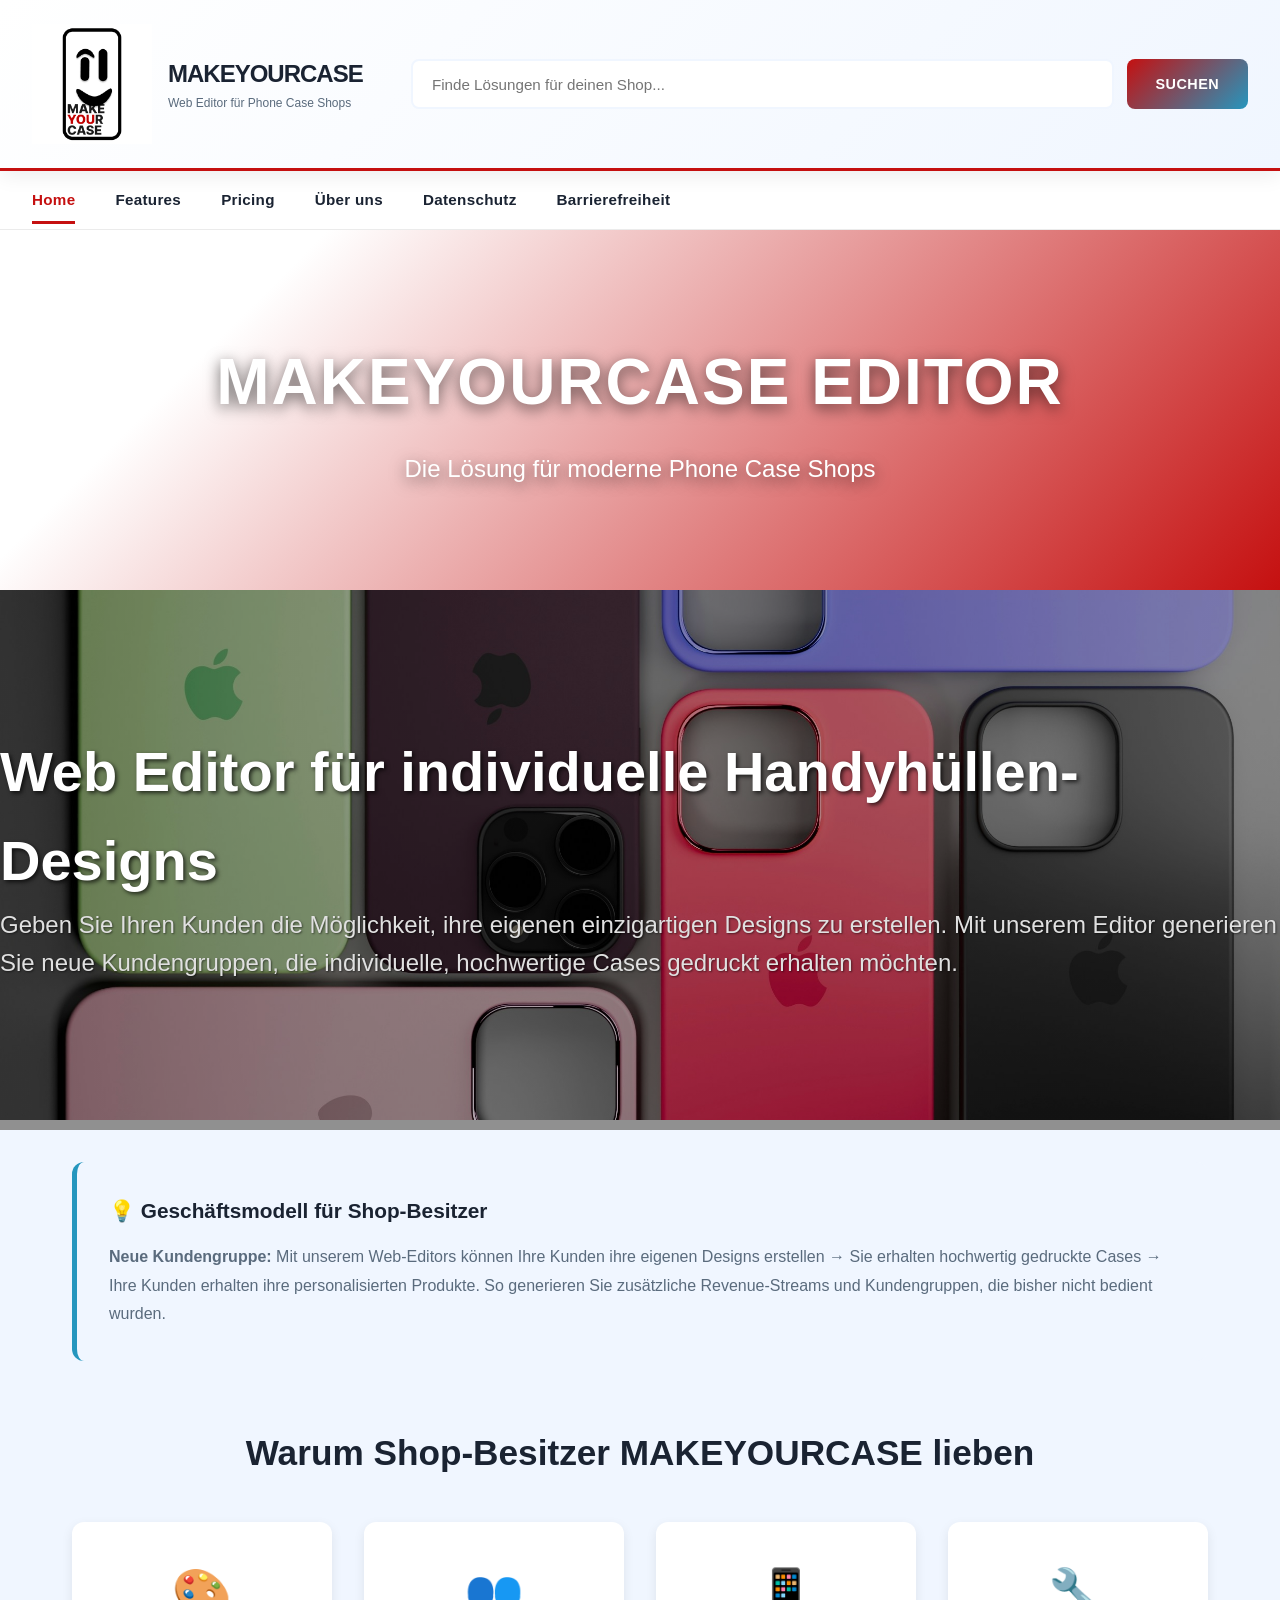
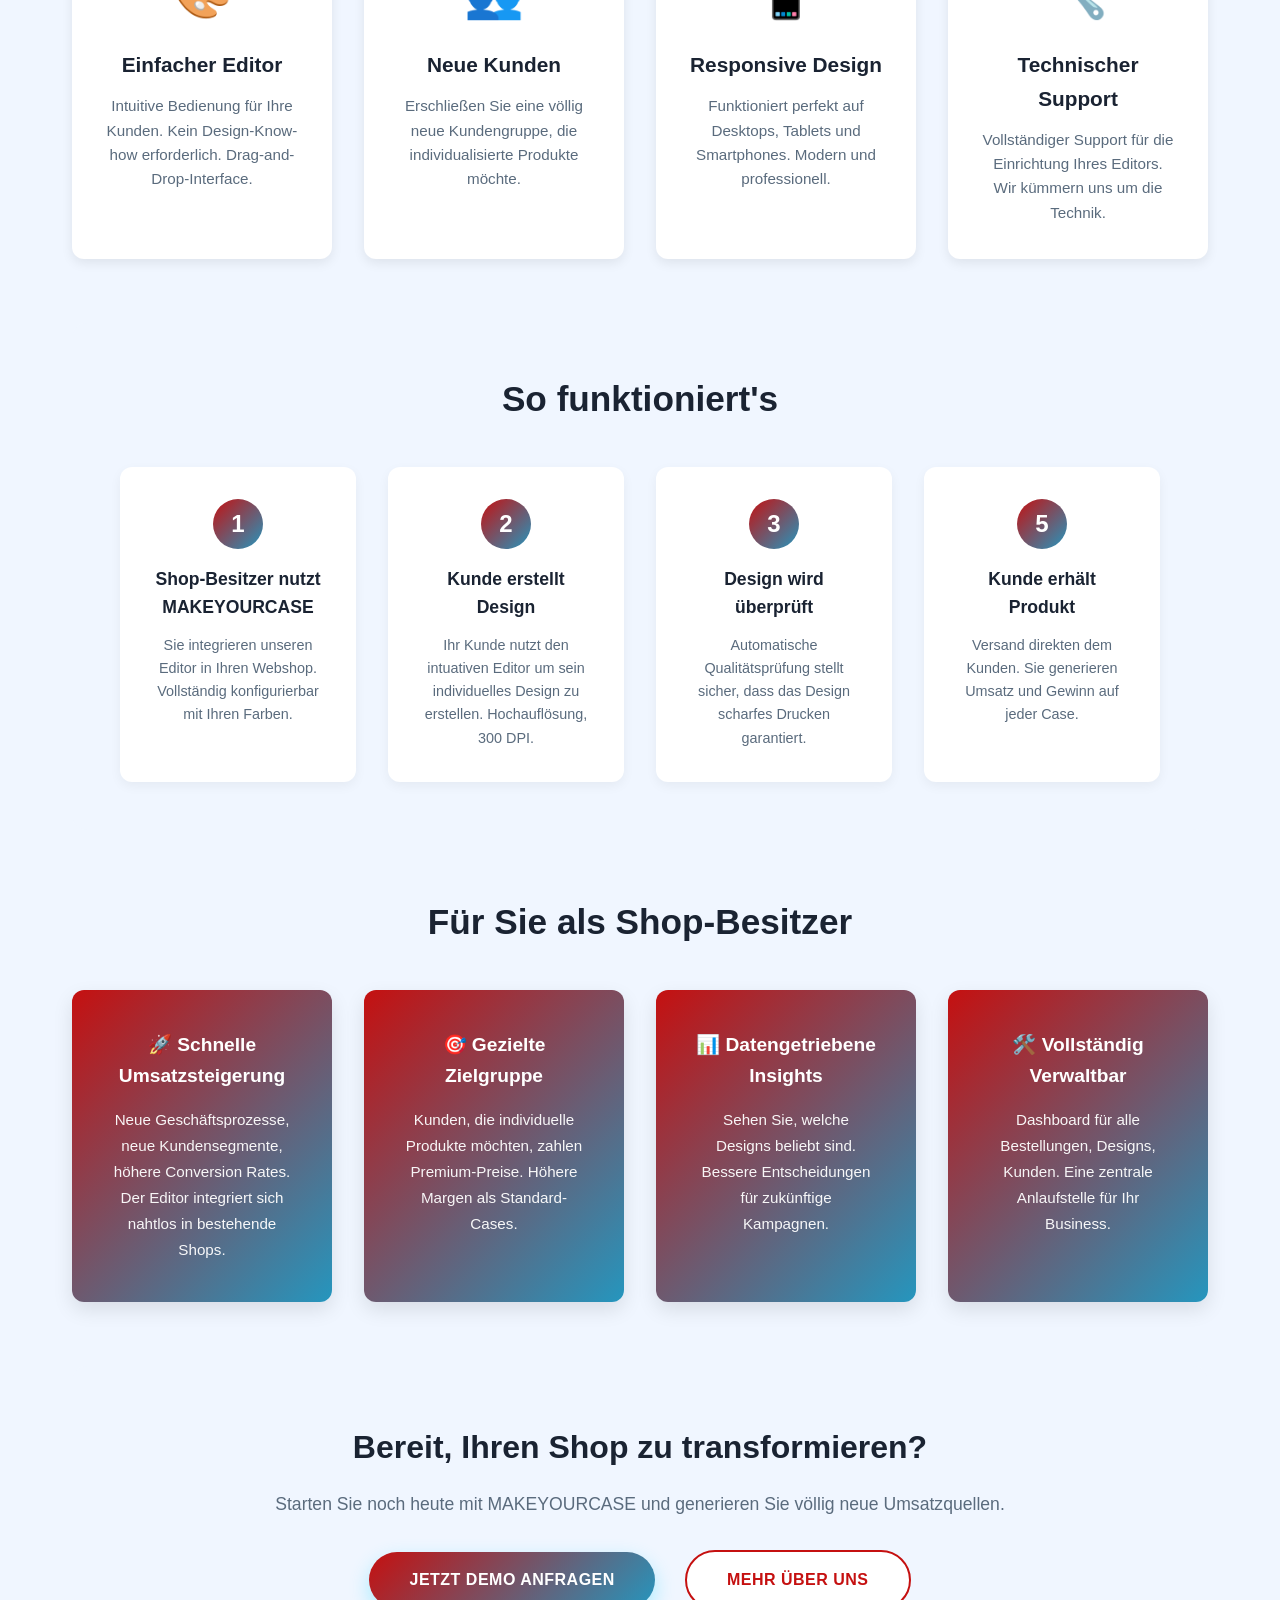
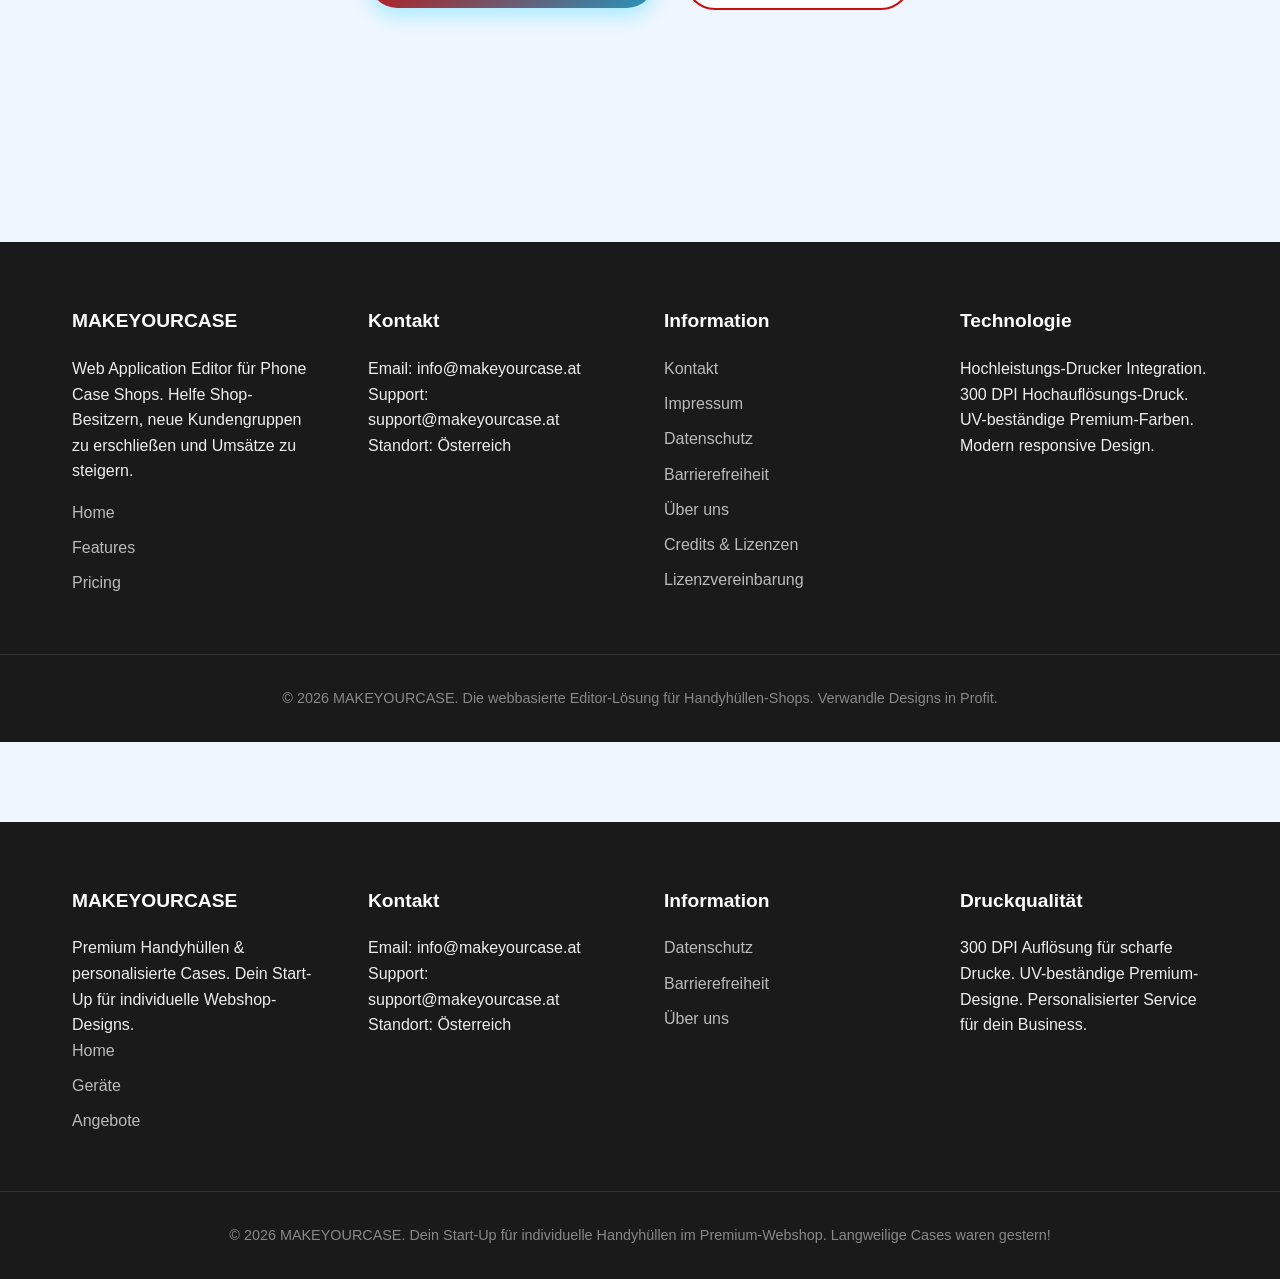
==== commit a7706b25: "[FIX: Datenschutz und Lizenzen] Co-authored-by: Copilot <copilot@github.com>" ====
--- a/index.html
+++ b/index.html
@@ -87,20 +87,10 @@
                         <p>Funktioniert perfekt auf Desktops, Tablets und Smartphones. Modern und professionell.</p>
                     </div>
                     <div class="feature-item">
-                        <div class="feature-icon">🖨️</div>
-                        <h3>Premium Druck</h3>
-                        <p>Hochleistungsdrucker mit 300 DPI und UV-beständigen Farben für beste Qualität.</p>
-                    </div>
-                    <div class="feature-item">
                         <div class="feature-icon">🔧</div>
                         <h3>Technischer Support</h3>
                         <p>Vollständiger Support für die Einrichtung Ihres Editors. Wir kümmern uns um die Technik.</p>
                     </div>
-                    <div class="feature-item">
-                        <div class="feature-icon">💰</div>
-                        <h3>Umsatzsteigerung</h3>
-                        <p>Mehr Designvarianten = Mehr Verkäufe. Generieren Sie höhere Gewinnmargen.</p>
-                    </div>
                 </div>
             </section>
 
@@ -121,11 +111,6 @@
                         <div class="step-number">3</div>
                         <h3>Design wird überprüft</h3>
                         <p>Automatische Qualitätsprüfung stellt sicher, dass das Design scharfes Drucken garantiert.</p>
-                    </div>
-                    <div class="step">
-                        <div class="step-number">4</div>
-                        <h3>Premium-Druck</h3>
-                        <p>Professioneller Druck mit UV-beständigen Farben. Hochwertige Handyhüllen in alle Varianten.</p>
                     </div>
                     <div class="step">
                         <div class="step-number">5</div>
@@ -188,9 +173,13 @@
             <div class="footer-section">
                 <h3>Information</h3>
                 <ul style="list-style: none; padding: 0;">
+                    <li><a href="kontakt.html">Kontakt</a></li>
+                    <li><a href="impressum.html">Impressum</a></li>
                     <li><a href="datenschutz.html">Datenschutz</a></li>
                     <li><a href="barrierefrei.html">Barrierefreiheit</a></li>
                     <li><a href="about.html">Über uns</a></li>
+                    <li><a href="lizenzen.html">Credits & Lizenzen</a></li>
+                    <li><a href="lizenzvereinbarung.html">Lizenzvereinbarung</a></li>
                 </ul>
             </div>
             <div class="footer-section">
@@ -206,18 +195,6 @@
     <script src="js/app.js"></script>
 </body>
 </html>
-                <div class="modal-details">
-                    <p id="modalModel" style="color: #444; font-weight: bold;"></p>
-                    <p id="modalDescription"></p>
-                    <h3>Eigenschaften</h3>
-                    <ul class="spec-list" id="modalSpecs"></ul>
-                    <div class="modal-price" id="modalPrice"></div>
-                    <div class="modal-actions">
-                        <button class="btn-add-cart">In den Warenkorb</button>
-                        <button class="btn-favorites">♡ Favoriten</button>
-                    </div>
-                </div>
-            </div>
         </div>
     </div>
 
@@ -248,7 +225,7 @@
             </div>
             <div class="footer-section">
                 <h3>Druckqualität</h3>
-                <p>300 DPI Auflösung für scharfe Drucke. UV-beständige Premium-Farben. Personalisierter Service für dein Business.</p>
+                <p>300 DPI Auflösung für scharfe Drucke. UV-beständige Premium-Designe. Personalisierter Service für dein Business.</p>
             </div>
         </div>
         <div class="footer-bottom">
--- a/css/styles.css
+++ b/css/styles.css
@@ -15,60 +15,16 @@
 
 /* Color Schemes */
 :root {
-    /* Default Color Scheme: Cyan & Orange */
-    --primary: #00d4ff;
-    --secondary: #ff8c00;
-    --dark: #0a1628;
-    --light: #f5f9ff;
-    --accent: #00a8cc;
+    /* Single Color Scheme: Red & Blue */
+    --primary: #c51010;
+    --secondary: #2596be;
+    --dark: #1a2332;
+    --light: #f0f6ff;
+    --accent: #2596be;
     --text-primary: #1a2332;
     --text-secondary: #5a6b7d;
     --bg-primary: #ffffff;
     --bg-secondary: #f0f6ff;
-}
-
-/* Color Scheme: Cyan & Orange */
-html.scheme-cyan-orange {
-    --primary: #00d4ff;
-    --secondary: #ff8c00;
-    --accent: #00a8cc;
-    --dark: #0a1628;
-    --light: #f5f9ff;
-    --text-primary: #1a2332;
-    --text-secondary: #5a6b7d;
-}
-
-/* Color Scheme: Grey & Peach */
-html.scheme-grey-peach {
-    --primary: #6b7280;
-    --secondary: #ffb98a;
-    --accent: #9ca3af;
-    --dark: #1f2937;
-    --light: #fef6f2;
-    --text-primary: #111827;
-    --text-secondary: #6b7280;
-}
-
-/* Color Scheme: Purple & Mint */
-html.scheme-purple-mint {
-    --primary: #a78bfa;
-    --secondary: #34d399;
-    --accent: #8b5cf6;
-    --dark: #3f0f64;
-    --light: #f0fdf4;
-    --text-primary: #1f2937;
-    --text-secondary: #4b5563;
-}
-
-/* Color Scheme: Navy & Rose */
-html.scheme-navy-rose {
-    --primary: #1e40af;
-    --secondary: #f472b6;
-    --accent: #3b82f6;
-    --dark: #0c1e3e;
-    --light: #fff5f8;
-    --text-primary: #1e293b;
-    --text-secondary: #64748b;
 }
 
 html {
@@ -196,7 +152,7 @@
 }
 
 .logo img {
-    height: 70px;
+    height: 120px;
     width: auto;
     object-fit: contain;
     display: block;
@@ -1054,7 +1010,7 @@
     }
 
     .logo img {
-        height: 50px;
+        height: 60px;
     }
 
     .logo-text h1 {
@@ -1176,7 +1132,7 @@
     width: 100%;
     height: 40vh; /* Höhe des Banners (70% des Bildschirms) */
     overflow: hidden;
-    background-color: #000; /* Fallback-Farbe */
+    background: linear-gradient(135deg, white 20%, #c51010 100%); /* Fallback-Gradient */
     display: flex;
     align-items: center;
     justify-content: center;
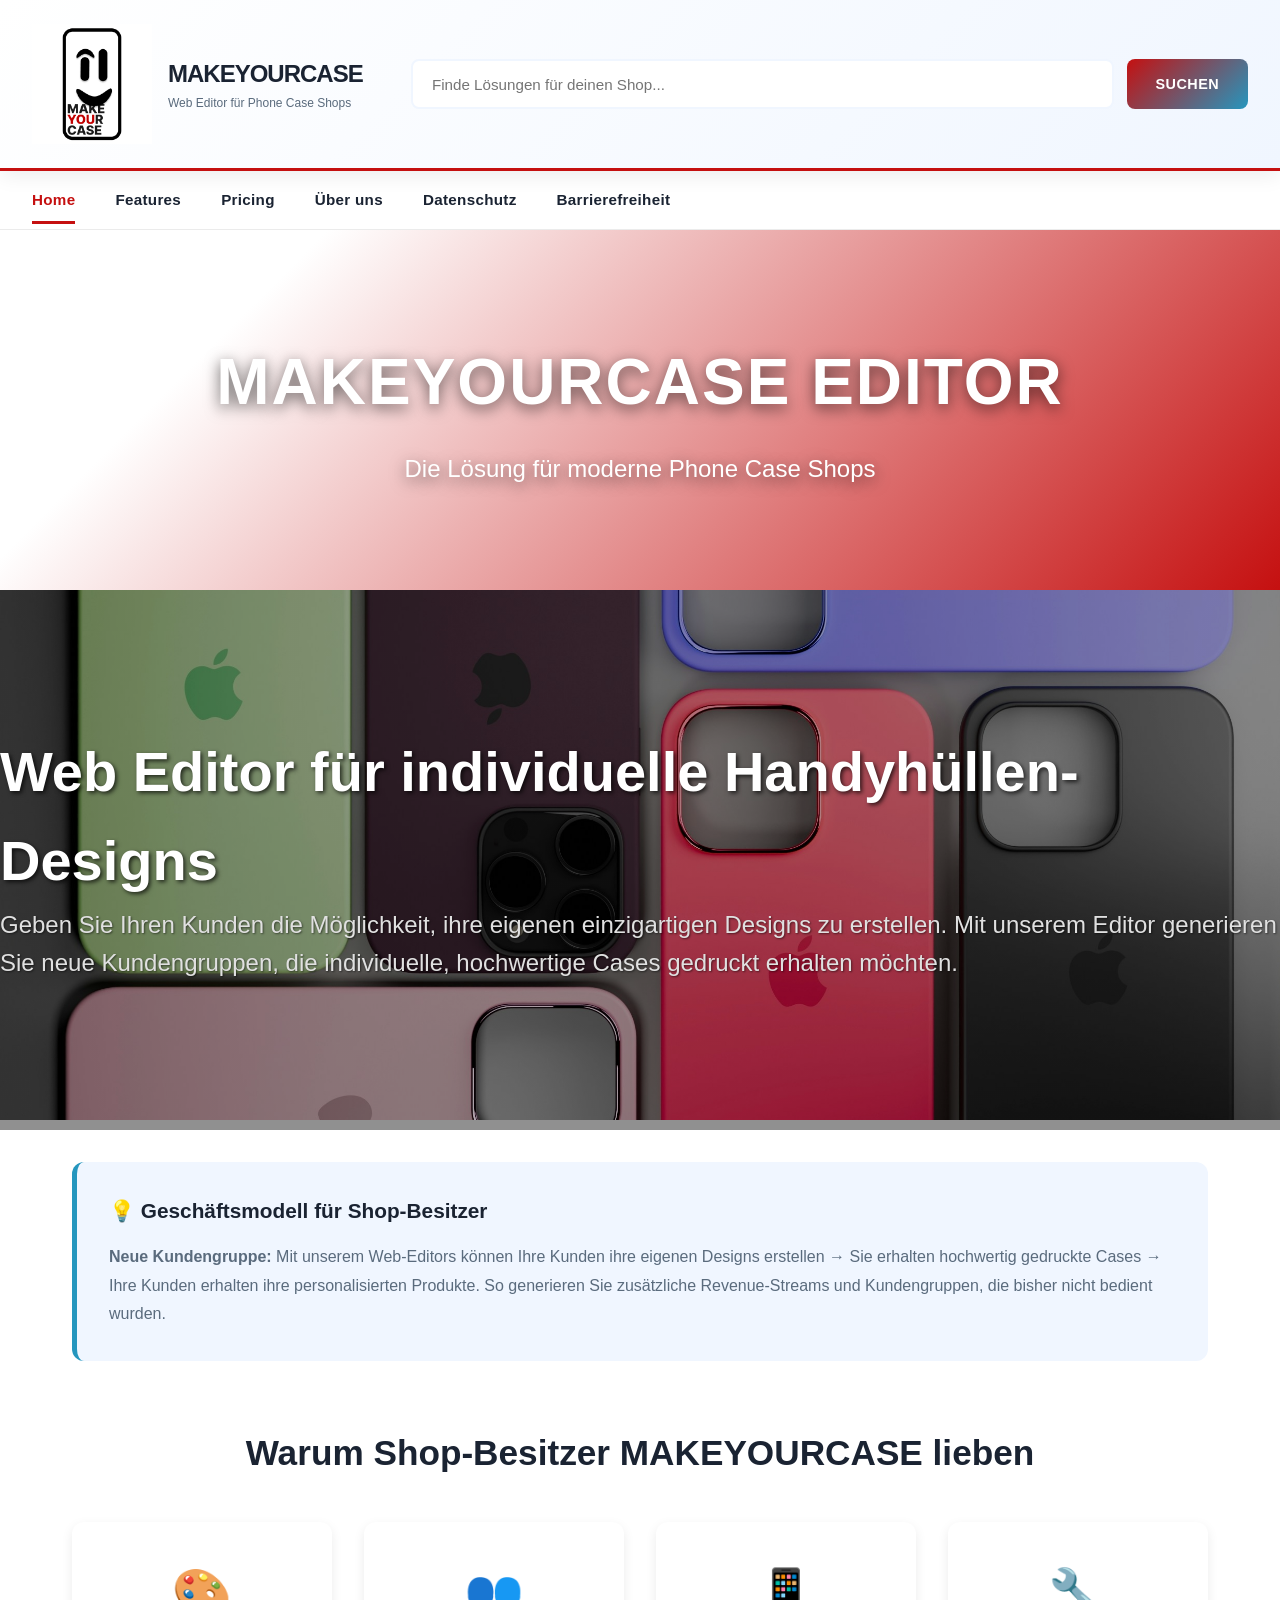
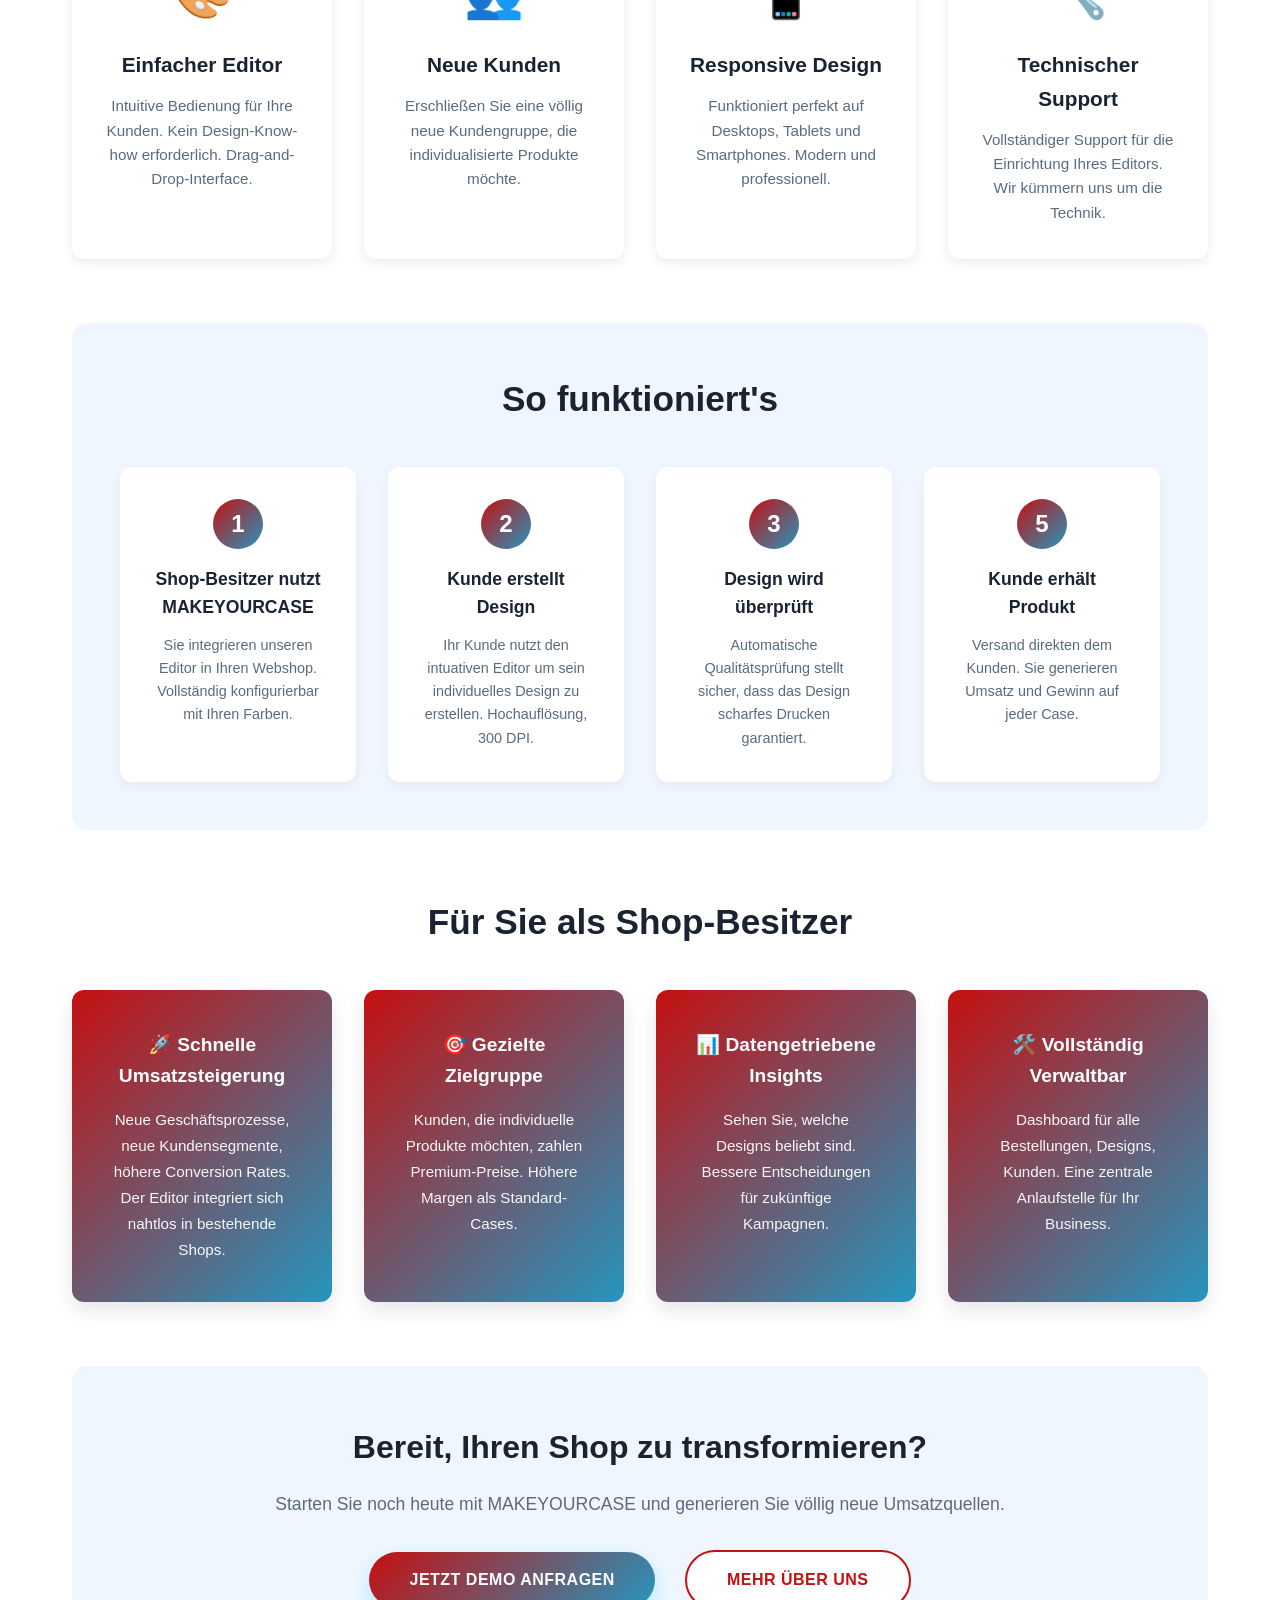
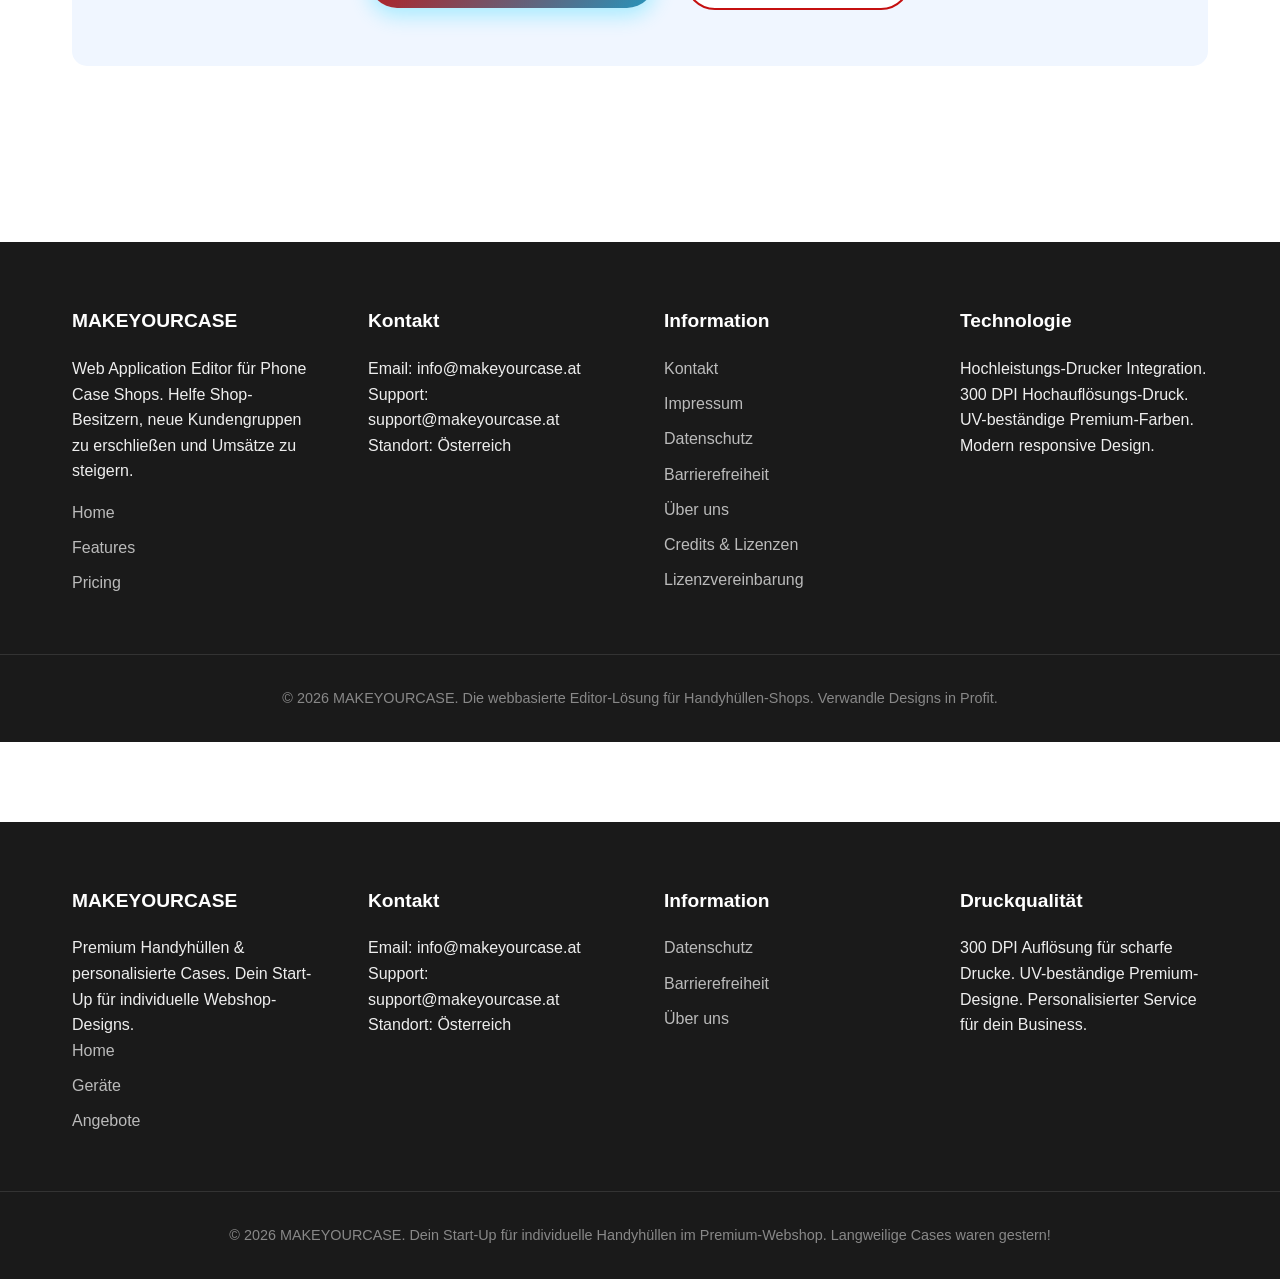
==== commit 80674d6a: "[FIX: Texts und Index. html + Barrierfreiheit Video] Co-authored-by: Copilot <copilot@github.com>" ====
--- a/index.html
+++ b/index.html
@@ -45,6 +45,7 @@
     <section class="video-banner-container" aria-label="Produkt-Video">
         <video autoplay loop muted playsinline class="video-banner">
             <source src="assets/videos/banner.mp4" type="video/mp4">
+            <track kind="captions" src="assets/videos/banner.de.vtt" srclang="de" label="Deutsch">
             Ihr Browser unterstützt keine eingebetteten Videos.
         </video>
         
--- a/css/styles.css
+++ b/css/styles.css
@@ -19,7 +19,7 @@
     --primary: #c51010;
     --secondary: #2596be;
     --dark: #1a2332;
-    --light: #f0f6ff;
+    --light: #ffffff;
     --accent: #2596be;
     --text-primary: #1a2332;
     --text-secondary: #5a6b7d;
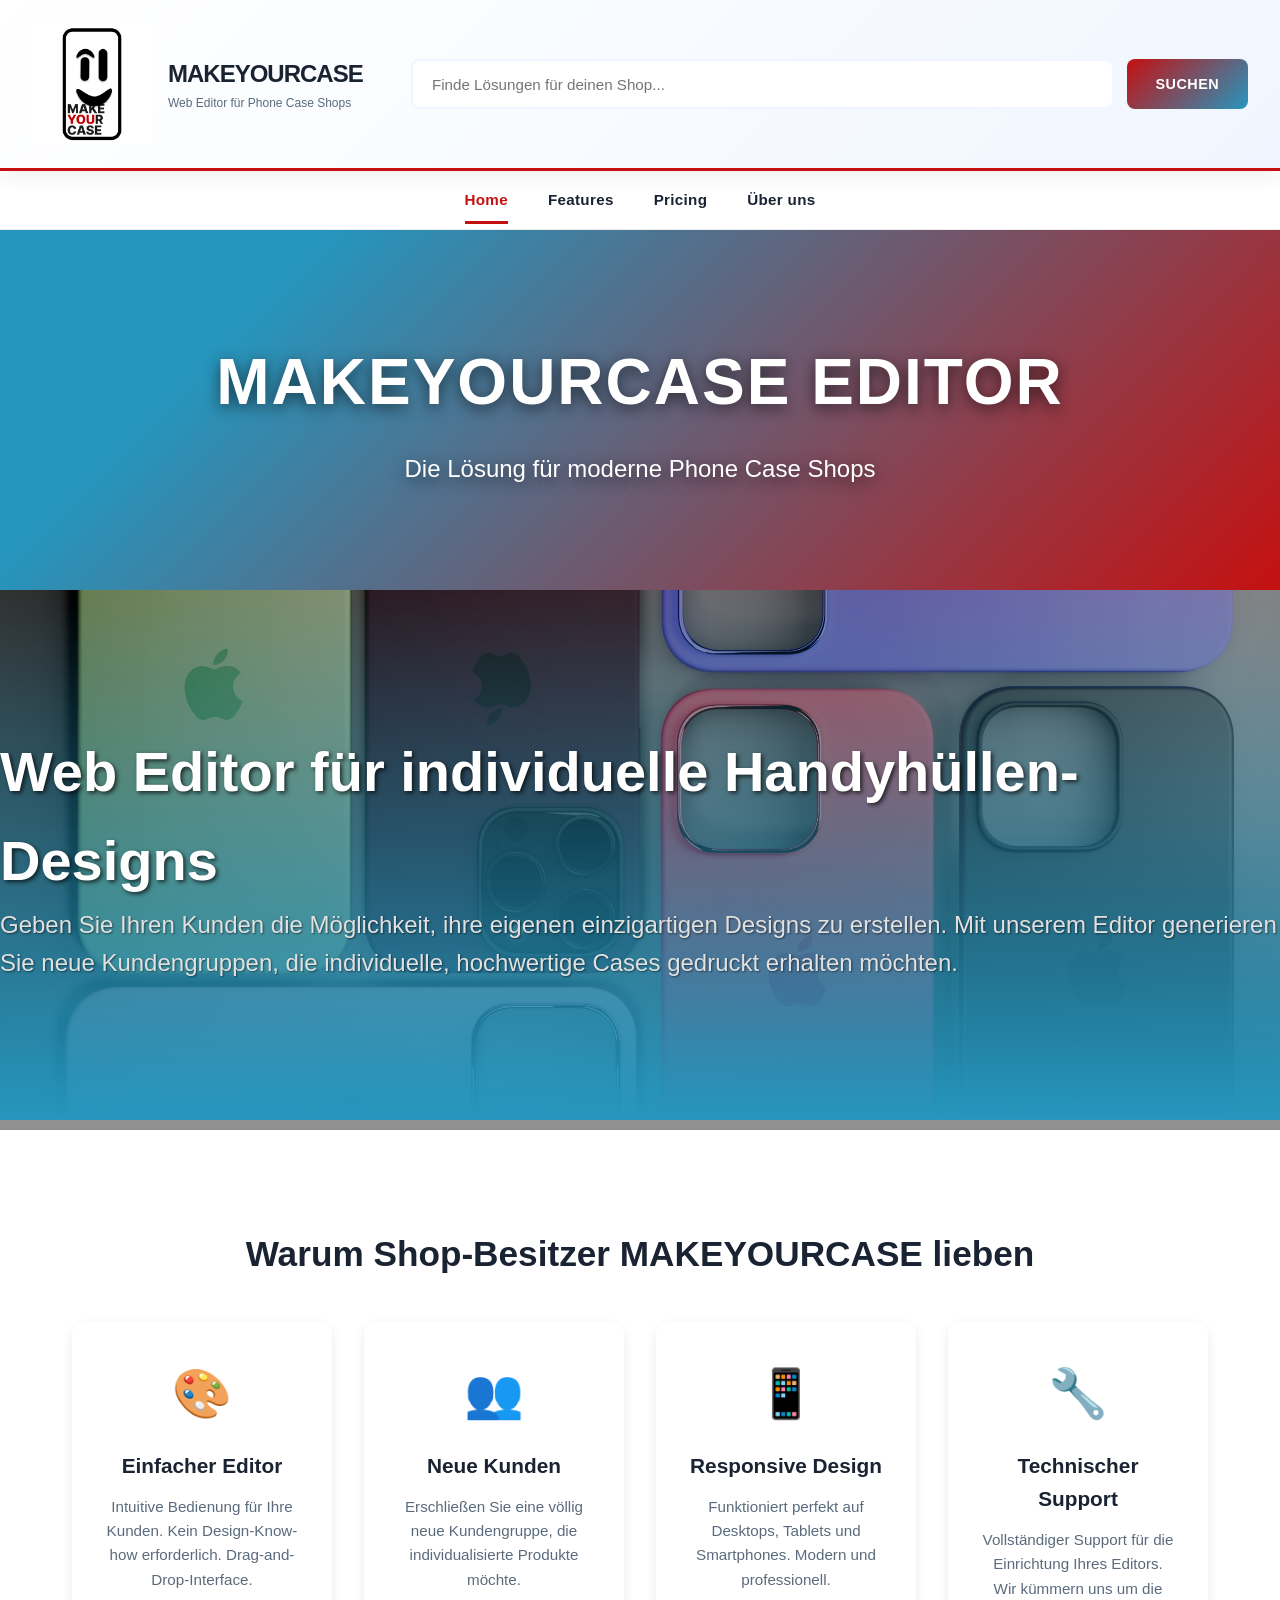
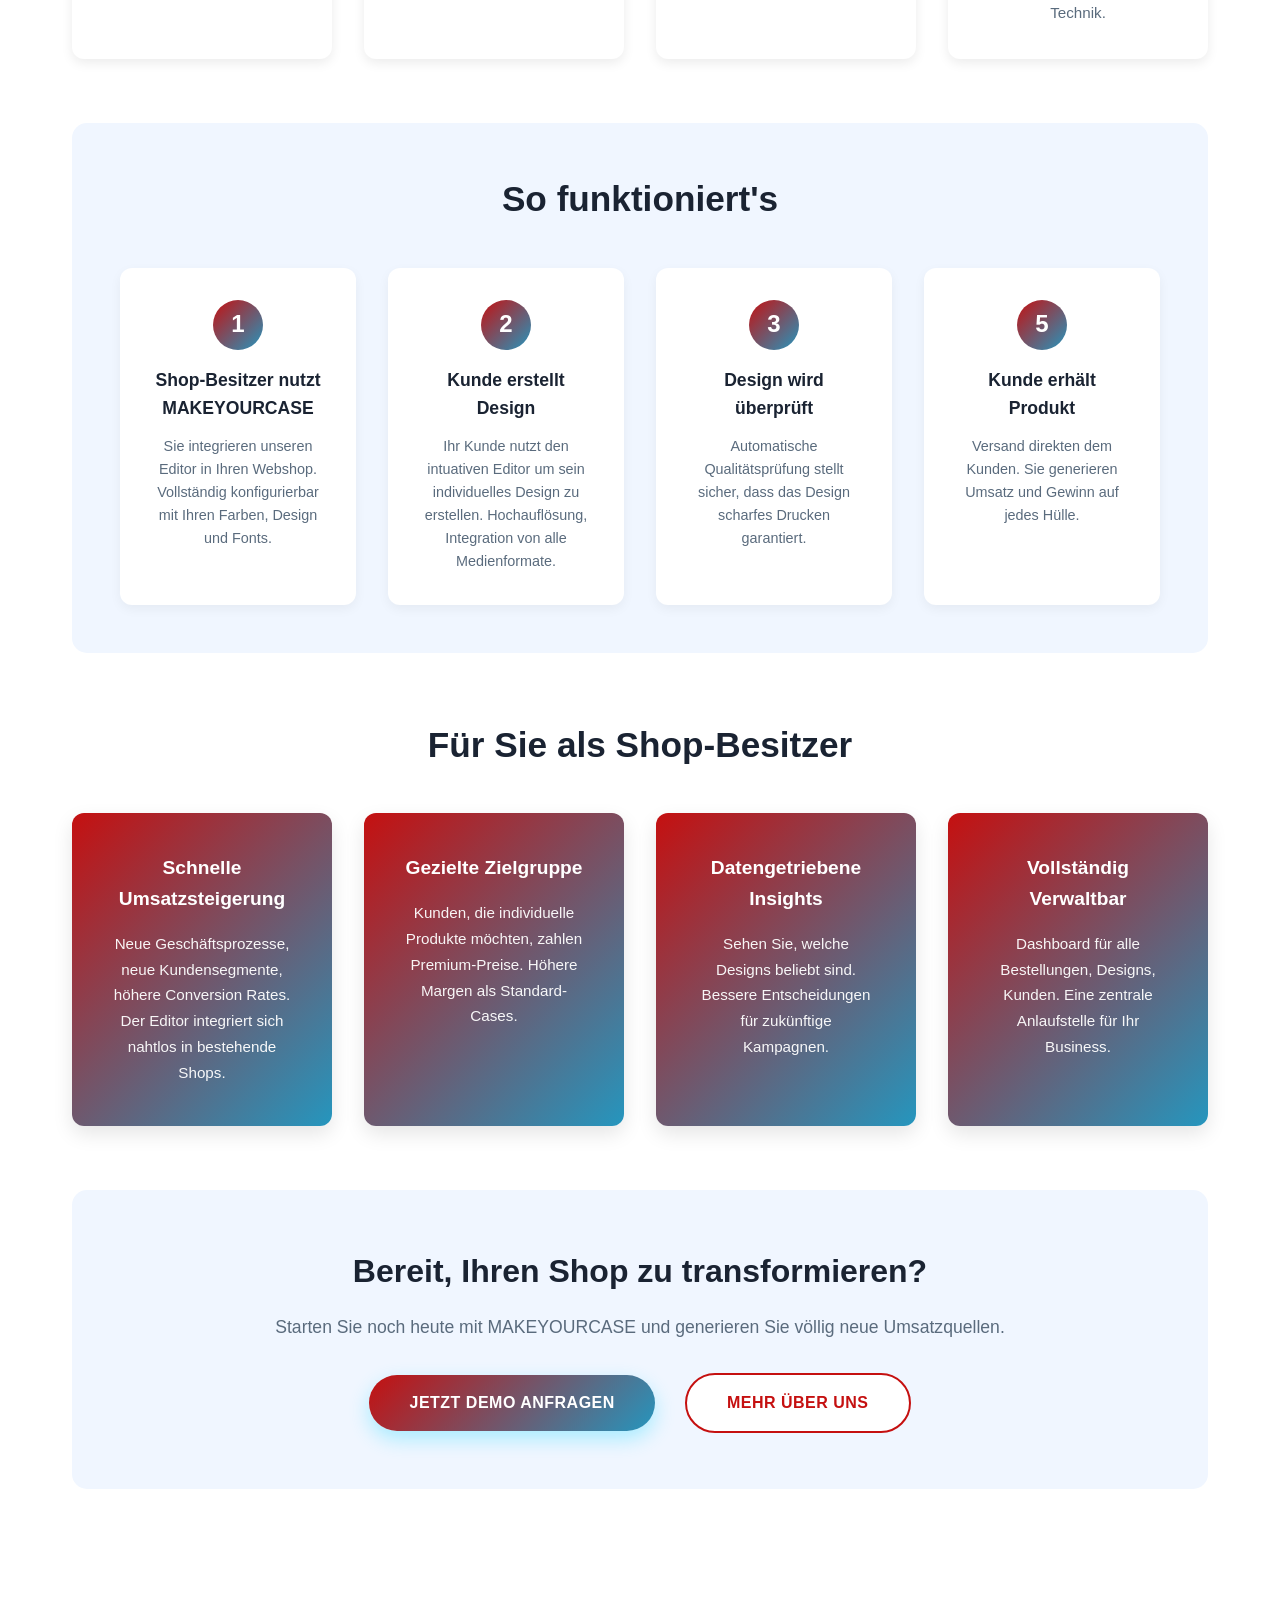
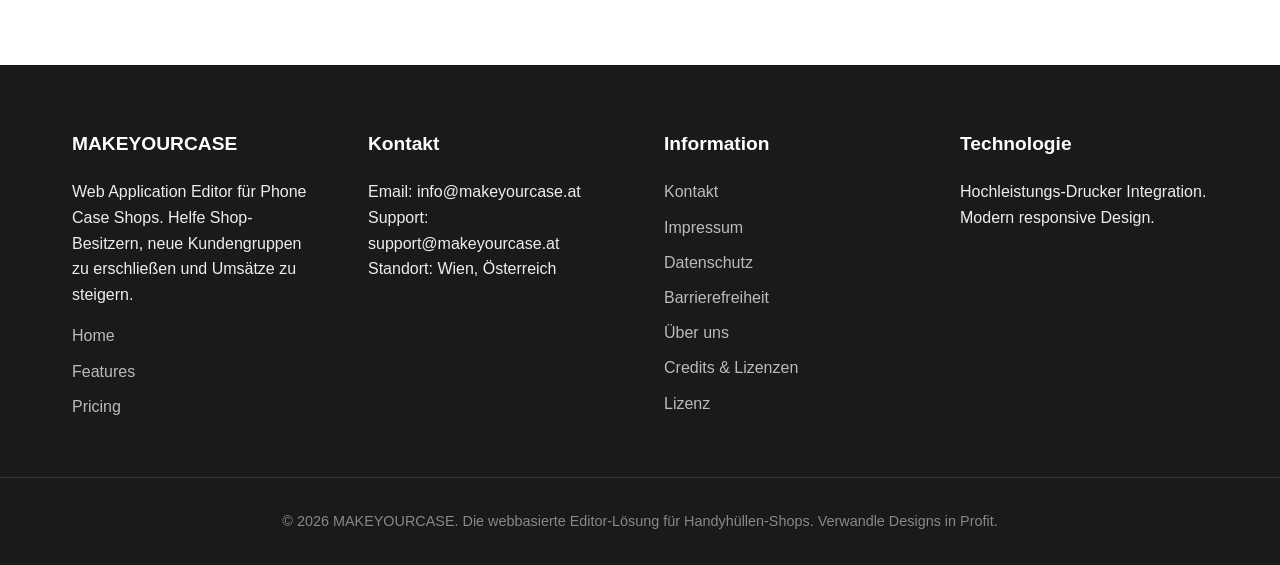
==== commit 4a4f458f: "Aufgabe Tasks 4,5,6 erledigt! Co-authored-by: Copilot <copilot@github.com>" ====
--- a/index.html
+++ b/index.html
@@ -35,8 +35,6 @@
                 <li><a href="features.html">Features</a></li>
                 <li><a href="pricing.html">Pricing</a></li>
                 <li><a href="about.html">Über uns</a></li>
-                <li><a href="datenschutz.html">Datenschutz</a></li>
-                <li><a href="barrierefrei.html">Barrierefreiheit</a></li>
             </ul>
         </div>
     </nav>
@@ -64,10 +62,7 @@
 
         <div class="container">
             <!-- Info-Box -->
-            <section class="info-highlight" role="alert" aria-live="polite">
-                <h3>💡 Geschäftsmodell für Shop-Besitzer</h3>
-                <p><strong>Neue Kundengruppe:</strong> Mit unserem Web-Editors können Ihre Kunden ihre eigenen Designs erstellen → Sie erhalten hochwertig gedruckte Cases → Ihre Kunden erhalten ihre personalisierten Produkte. So generieren Sie zusätzliche Revenue-Streams und Kundengruppen, die bisher nicht bedient wurden.</p>
-            </section>
+        
 
             <section class="features-preview">
                 <h2>Warum Shop-Besitzer MAKEYOURCASE lieben</h2>
@@ -101,12 +96,12 @@
                     <div class="step">
                         <div class="step-number">1</div>
                         <h3>Shop-Besitzer nutzt MAKEYOURCASE</h3>
-                        <p>Sie integrieren unseren Editor in Ihren Webshop. Vollständig konfigurierbar mit Ihren Farben.</p>
+                        <p>Sie integrieren unseren Editor in Ihren Webshop. Vollständig konfigurierbar mit Ihren Farben, Design und Fonts.</p>
                     </div>
                     <div class="step">
                         <div class="step-number">2</div>
                         <h3>Kunde erstellt Design</h3>
-                        <p>Ihr Kunde nutzt den intuativen Editor um sein individuelles Design zu erstellen. Hochauflösung, 300 DPI.</p>
+                        <p>Ihr Kunde nutzt den intuativen Editor um sein individuelles Design zu erstellen. Hochauflösung, Integration von alle Medienformate.</p>
                     </div>
                     <div class="step">
                         <div class="step-number">3</div>
@@ -116,7 +111,7 @@
                     <div class="step">
                         <div class="step-number">5</div>
                         <h3>Kunde erhält Produkt</h3>
-                        <p>Versand direkten dem Kunden. Sie generieren Umsatz und Gewinn auf jeder Case.</p>
+                        <p>Versand direkten dem Kunden. Sie generieren Umsatz und Gewinn auf jedes Hülle.</p>
                     </div>
                 </div>
             </section>
@@ -125,19 +120,19 @@
                 <h2>Für Sie als Shop-Besitzer</h2>
                 <div class="benefits-grid">
                     <div class="benefit-card">
-                        <h3>🚀 Schnelle Umsatzsteigerung</h3>
+                        <h3>Schnelle Umsatzsteigerung</h3>
                         <p>Neue Geschäftsprozesse, neue Kundensegmente, höhere Conversion Rates. Der Editor integriert sich nahtlos in bestehende Shops.</p>
                     </div>
                     <div class="benefit-card">
-                        <h3>🎯 Gezielte Zielgruppe</h3>
+                        <h3>Gezielte Zielgruppe</h3>
                         <p>Kunden, die individuelle Produkte möchten, zahlen Premium-Preise. Höhere Margen als Standard-Cases.</p>
                     </div>
                     <div class="benefit-card">
-                        <h3>📊 Datengetriebene Insights</h3>
+                        <h3>Datengetriebene Insights</h3>
                         <p>Sehen Sie, welche Designs beliebt sind. Bessere Entscheidungen für zukünftige Kampagnen.</p>
                     </div>
                     <div class="benefit-card">
-                        <h3>🛠️ Vollständig Verwaltbar</h3>
+                        <h3>Vollständig Verwaltbar</h3>
                         <p>Dashboard für alle Bestellungen, Designs, Kunden. Eine zentrale Anlaufstelle für Ihr Business.</p>
                     </div>
                 </div>
@@ -154,7 +149,8 @@
         </div>
     </main>
 
-    <footer>
+
+<footer>
         <div class="footer-container">
             <div class="footer-section">
                 <h3>MAKEYOURCASE</h3>
@@ -169,7 +165,7 @@
                 <h3>Kontakt</h3>
                 <p>Email: info@makeyourcase.at</p>
                 <p>Support: support@makeyourcase.at</p>
-                <p>Standort: Österreich</p>
+                <p>Standort: Wien, Österreich</p>
             </div>
             <div class="footer-section">
                 <h3>Information</h3>
@@ -180,12 +176,12 @@
                     <li><a href="barrierefrei.html">Barrierefreiheit</a></li>
                     <li><a href="about.html">Über uns</a></li>
                     <li><a href="lizenzen.html">Credits & Lizenzen</a></li>
-                    <li><a href="lizenzvereinbarung.html">Lizenzvereinbarung</a></li>
+                    <li><a href="lizenzvereinbarung.html">Lizenz</a></li>
                 </ul>
             </div>
             <div class="footer-section">
                 <h3>Technologie</h3>
-                <p>Hochleistungs-Drucker Integration. 300 DPI Hochauflösungs-Druck. UV-beständige Premium-Farben. Modern responsive Design.</p>
+                <p>Hochleistungs-Drucker Integration. Modern responsive Design.</p>
             </div>
         </div>
         <div class="footer-bottom">
@@ -195,45 +191,4 @@
 
     <script src="js/app.js"></script>
 </body>
-</html>
-        </div>
-    </div>
-
-    <footer>
-        <div class="footer-container">
-            <div class="footer-section">
-                <h3>MAKEYOURCASE</h3>
-                <p>Premium Handyhüllen & personalisierte Cases. Dein Start-Up für individuelle Webshop-Designs.</p>
-                <ul style="list-style: none; padding: 0;">
-                    <li><a href="index.html">Home</a></li>
-                    <li><a href="select-device.html">Geräte</a></li>
-                    <li><a href="deals.html">Angebote</a></li>
-                </ul>
-            </div>
-            <div class="footer-section">
-                <h3>Kontakt</h3>
-                <p>Email: info@makeyourcase.at</p>
-                <p>Support: support@makeyourcase.at</p>
-                <p>Standort: Österreich</p>
-            </div>
-            <div class="footer-section">
-                <h3>Information</h3>
-                <ul style="list-style: none; padding: 0;">
-                    <li><a href="datenschutz.html">Datenschutz</a></li>
-                    <li><a href="barrierefrei.html">Barrierefreiheit</a></li>
-                    <li><a href="about.html">Über uns</a></li>
-                </ul>
-            </div>
-            <div class="footer-section">
-                <h3>Druckqualität</h3>
-                <p>300 DPI Auflösung für scharfe Drucke. UV-beständige Premium-Designe. Personalisierter Service für dein Business.</p>
-            </div>
-        </div>
-        <div class="footer-bottom">
-            <p>&copy; 2026 MAKEYOURCASE. Dein Start-Up für individuelle Handyhüllen im Premium-Webshop. Langweilige Cases waren gestern!</p>
-        </div>
-    </footer>
-
-    <script src="js/app.js"></script>
-</body>
 </html>
--- a/css/styles.css
+++ b/css/styles.css
@@ -236,13 +236,14 @@
     margin: 0 auto;
     padding: 0 2rem;
     display: flex;
-    justify-content: space-between;
+    justify-content: center;
     align-items: center;
 }
 
 .nav-links {
     display: flex;
     gap: 2.5rem;
+    justify-content: center;
     list-style: none;
     padding: 1rem 0;
     flex: 1;
@@ -1102,7 +1103,7 @@
 /* Hero & Gradient */
 .hero-banner {
     height: 60vh;
-    background: linear-gradient(rgba(0,0,0,0.3), rgba(0,0,0,0.3)), url('../assets/images/6 cases different colors.jpg');
+    background: linear-gradient(rgba(0,0,0,0.3),#2596be), url('../assets/images/6 cases different colors.jpg');
     background-size: cover;
     background-position: center;
     display: flex;
@@ -1132,7 +1133,7 @@
     width: 100%;
     height: 40vh; /* Höhe des Banners (70% des Bildschirms) */
     overflow: hidden;
-    background: linear-gradient(135deg, white 20%, #c51010 100%); /* Fallback-Gradient */
+    background: linear-gradient(135deg, #2596be 20%, #c51010 100%); /* Fallback-Gradient */
     display: flex;
     align-items: center;
     justify-content: center;
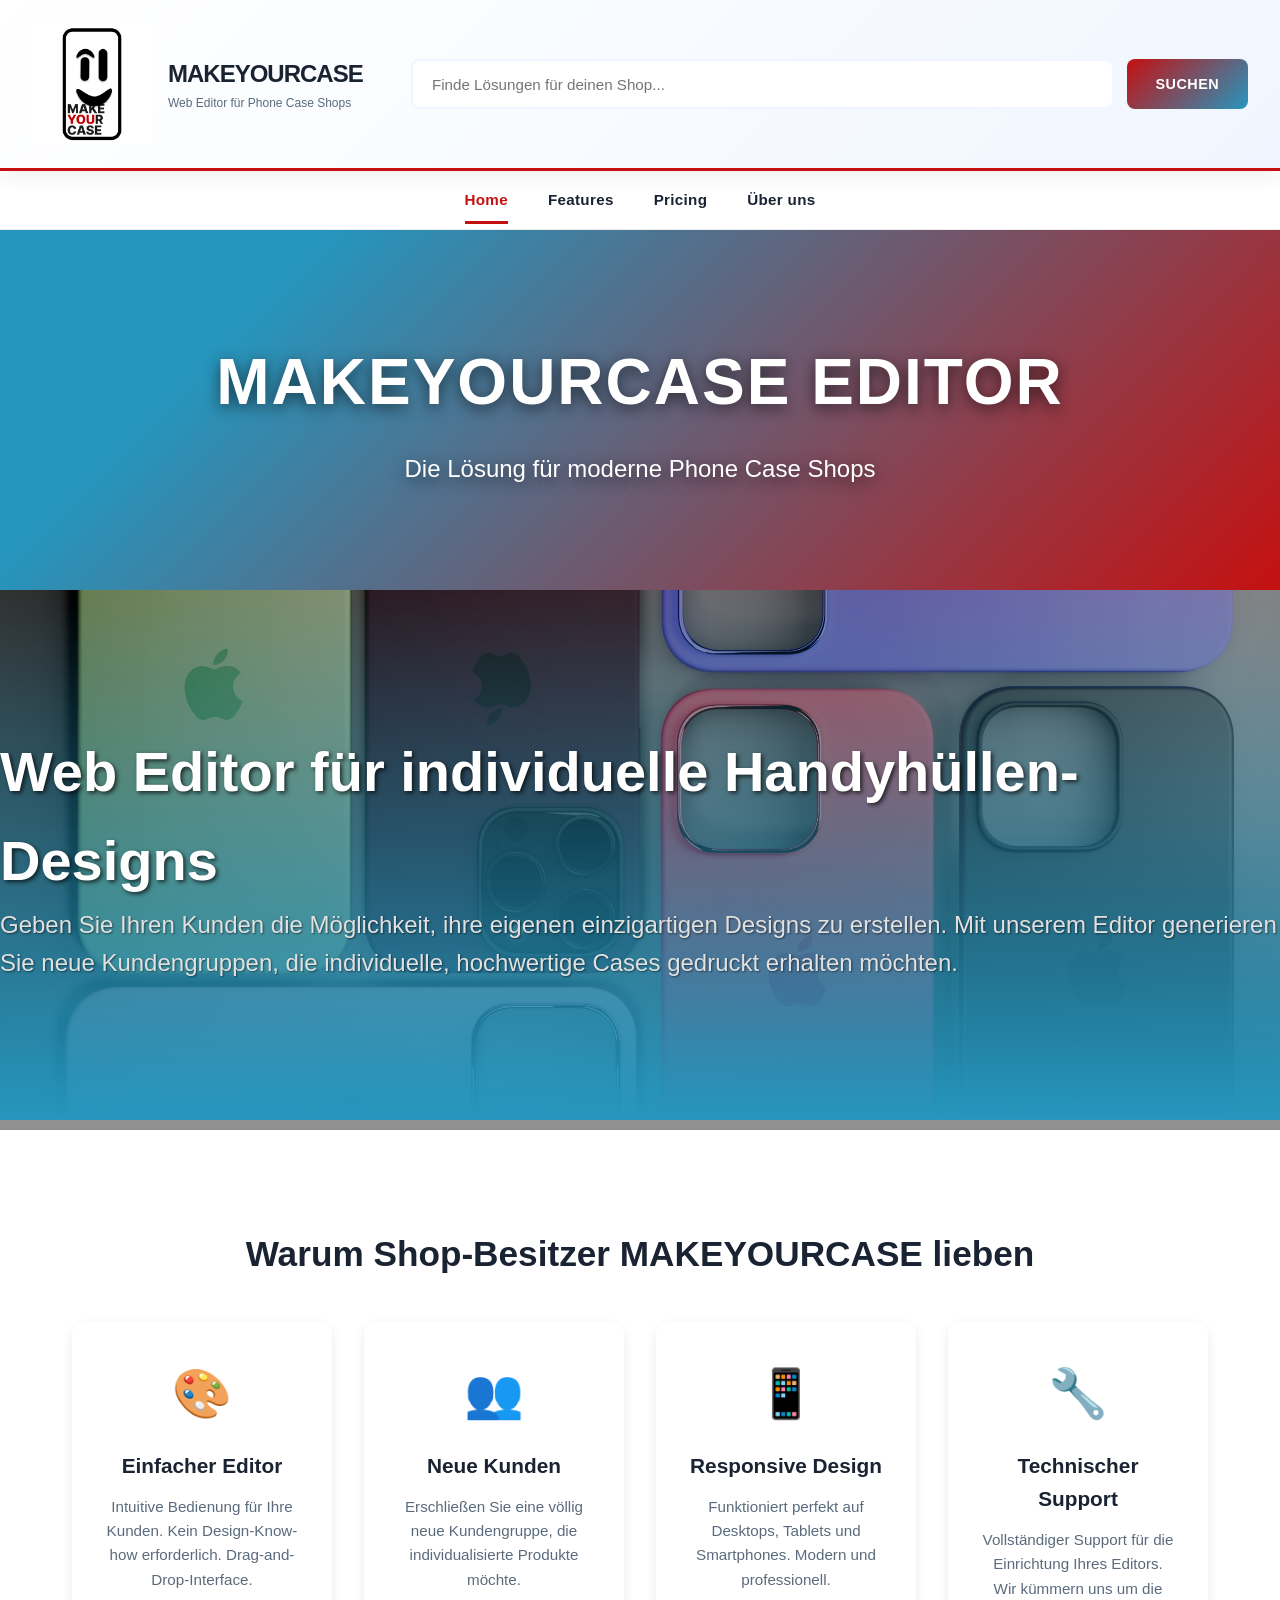
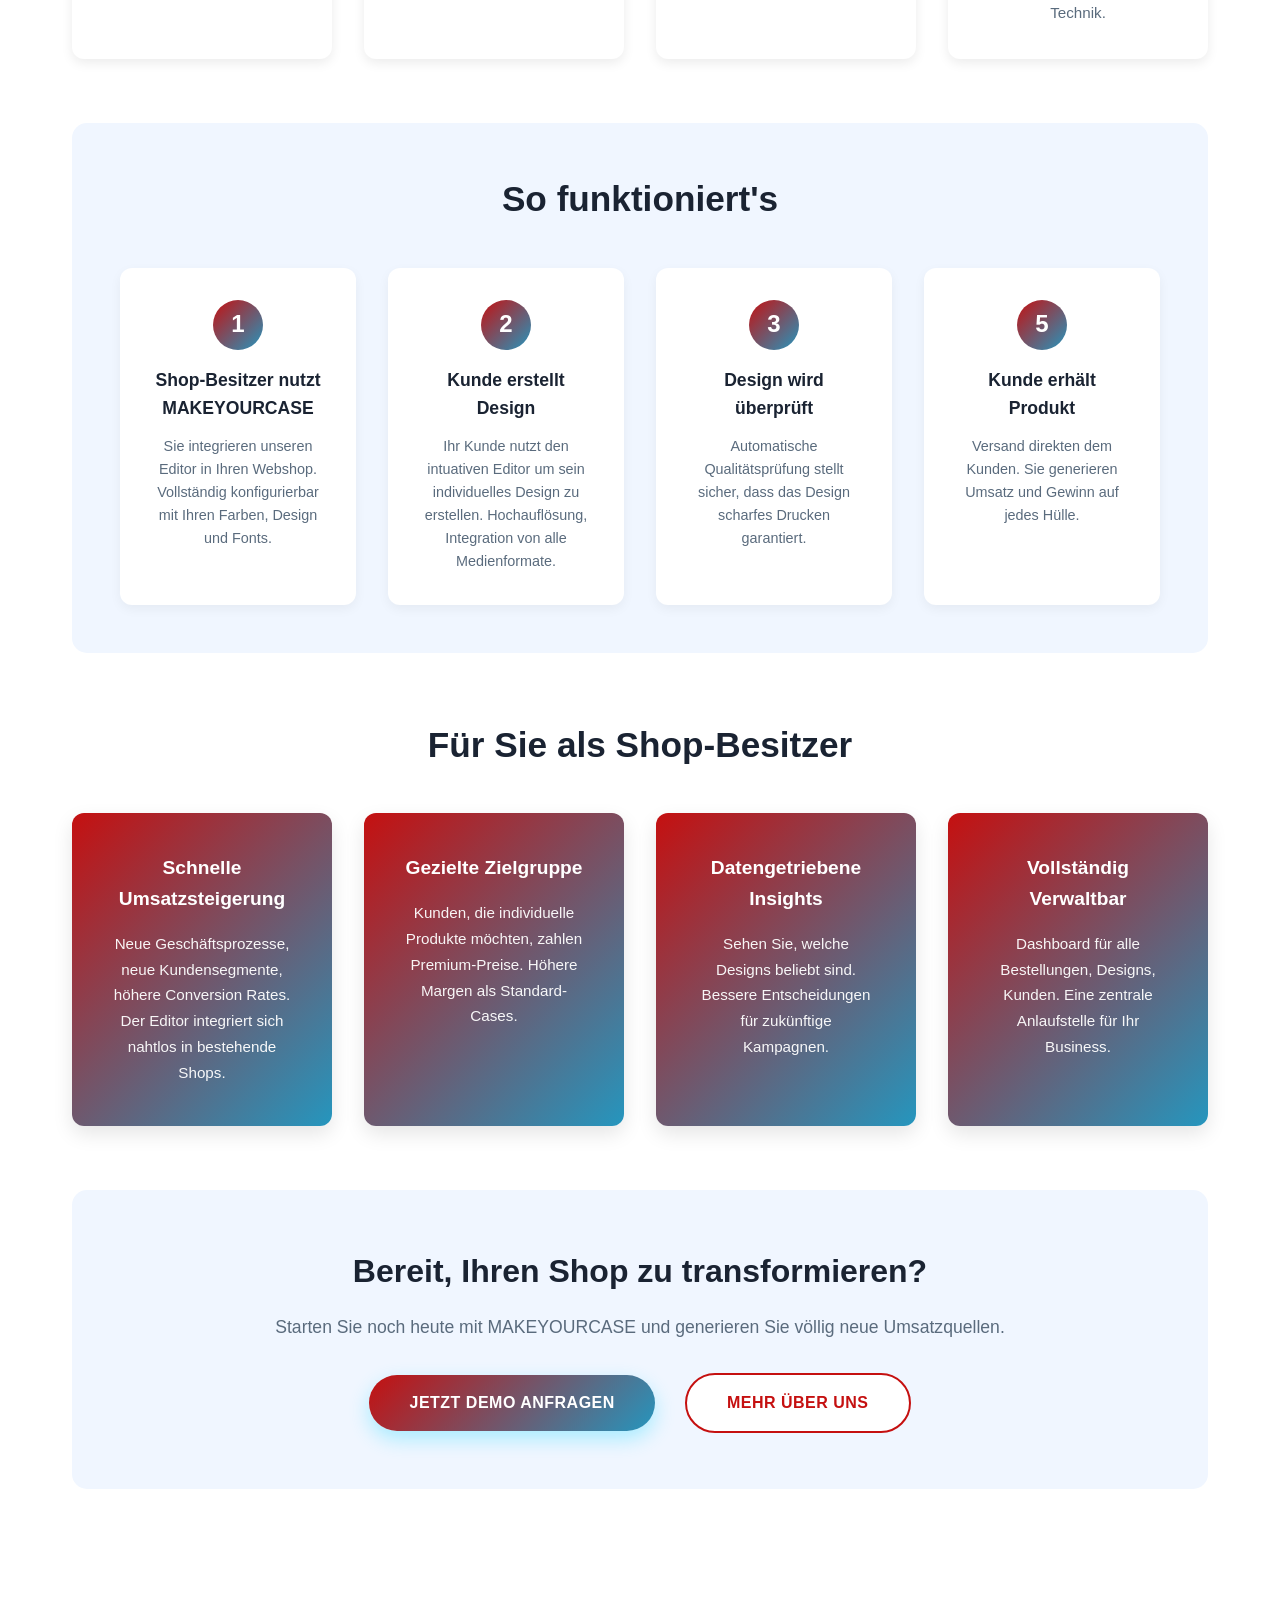
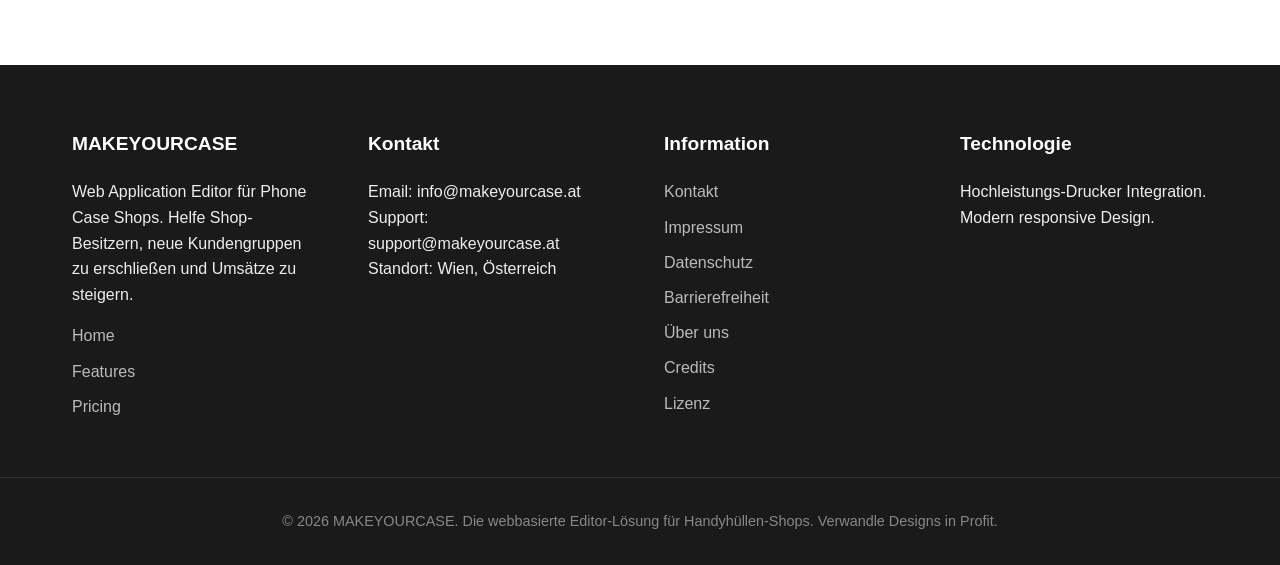
==== commit fdb6227e: "Added Credits" ====
--- a/index.html
+++ b/index.html
@@ -175,7 +175,7 @@
                     <li><a href="datenschutz.html">Datenschutz</a></li>
                     <li><a href="barrierefrei.html">Barrierefreiheit</a></li>
                     <li><a href="about.html">Über uns</a></li>
-                    <li><a href="lizenzen.html">Credits & Lizenzen</a></li>
+                    <li><a href="lizenzen.html">Credits</a></li>
                     <li><a href="lizenzvereinbarung.html">Lizenz</a></li>
                 </ul>
             </div>
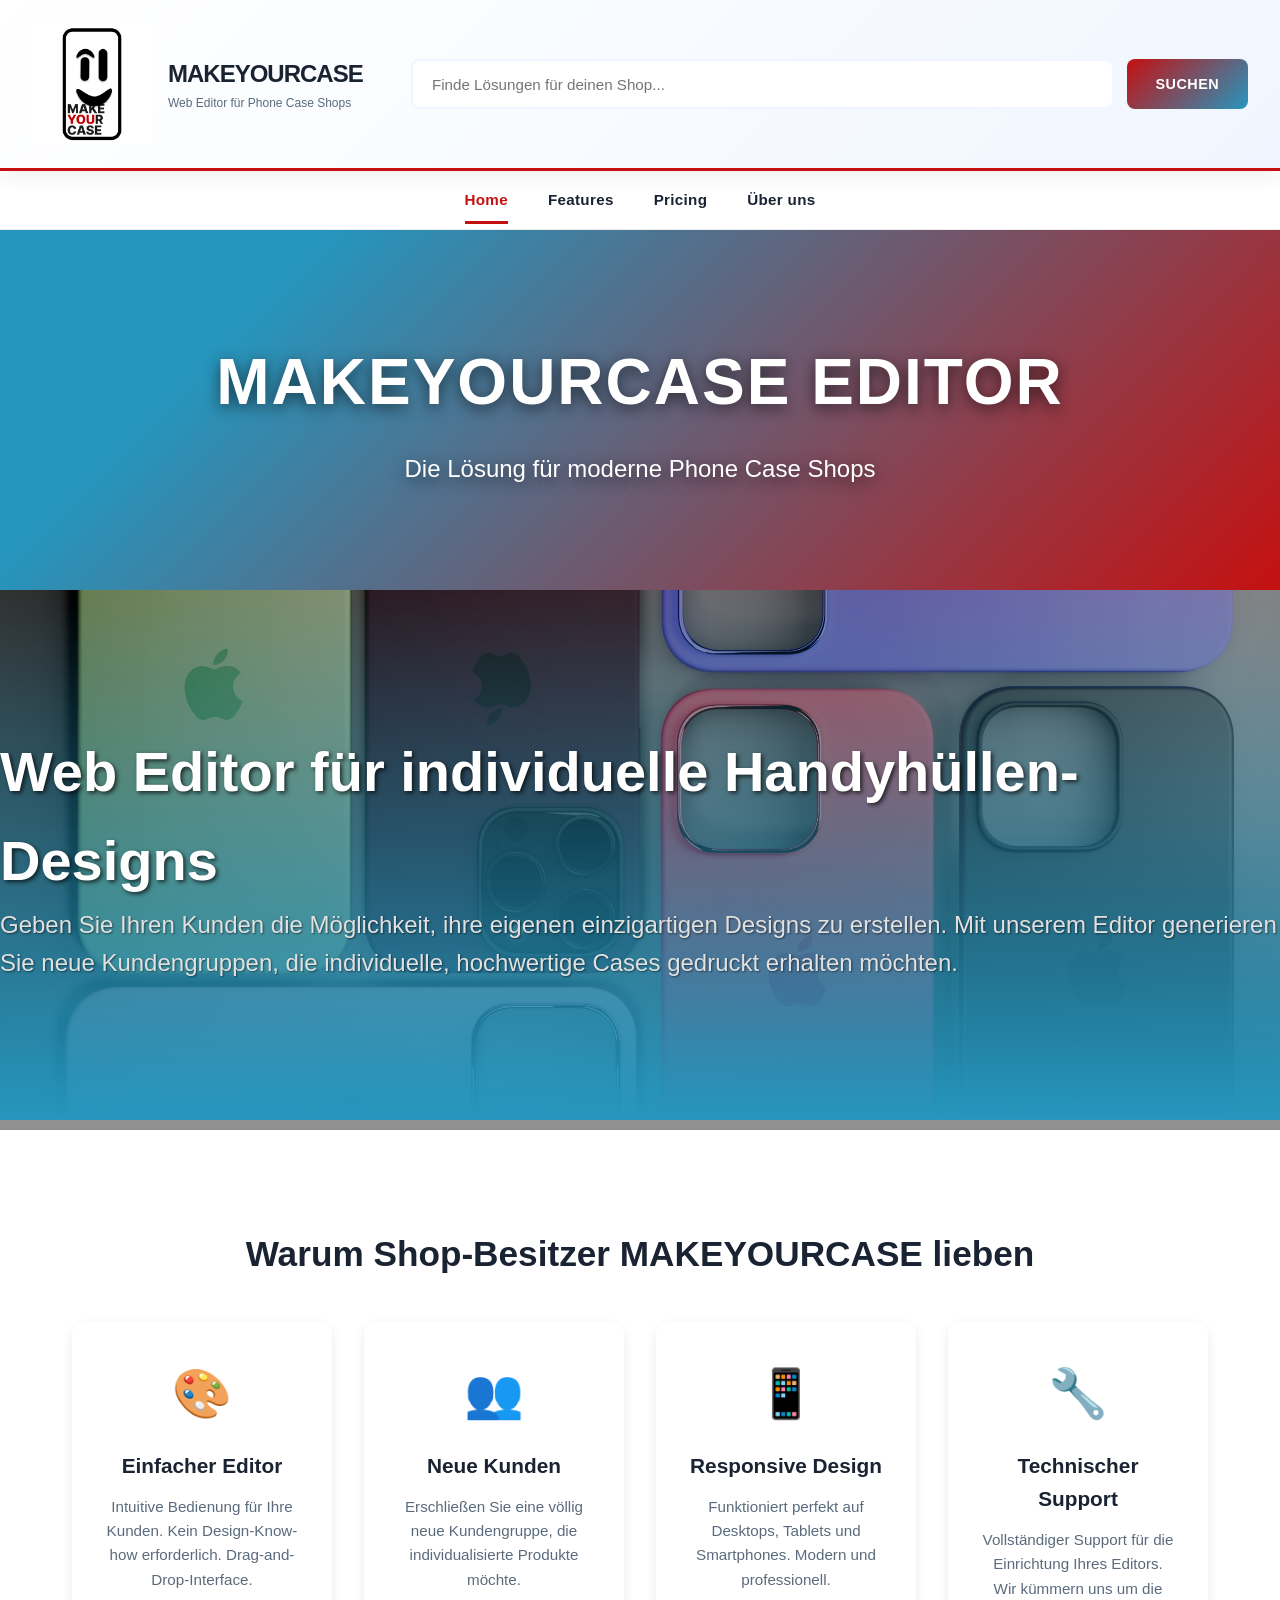
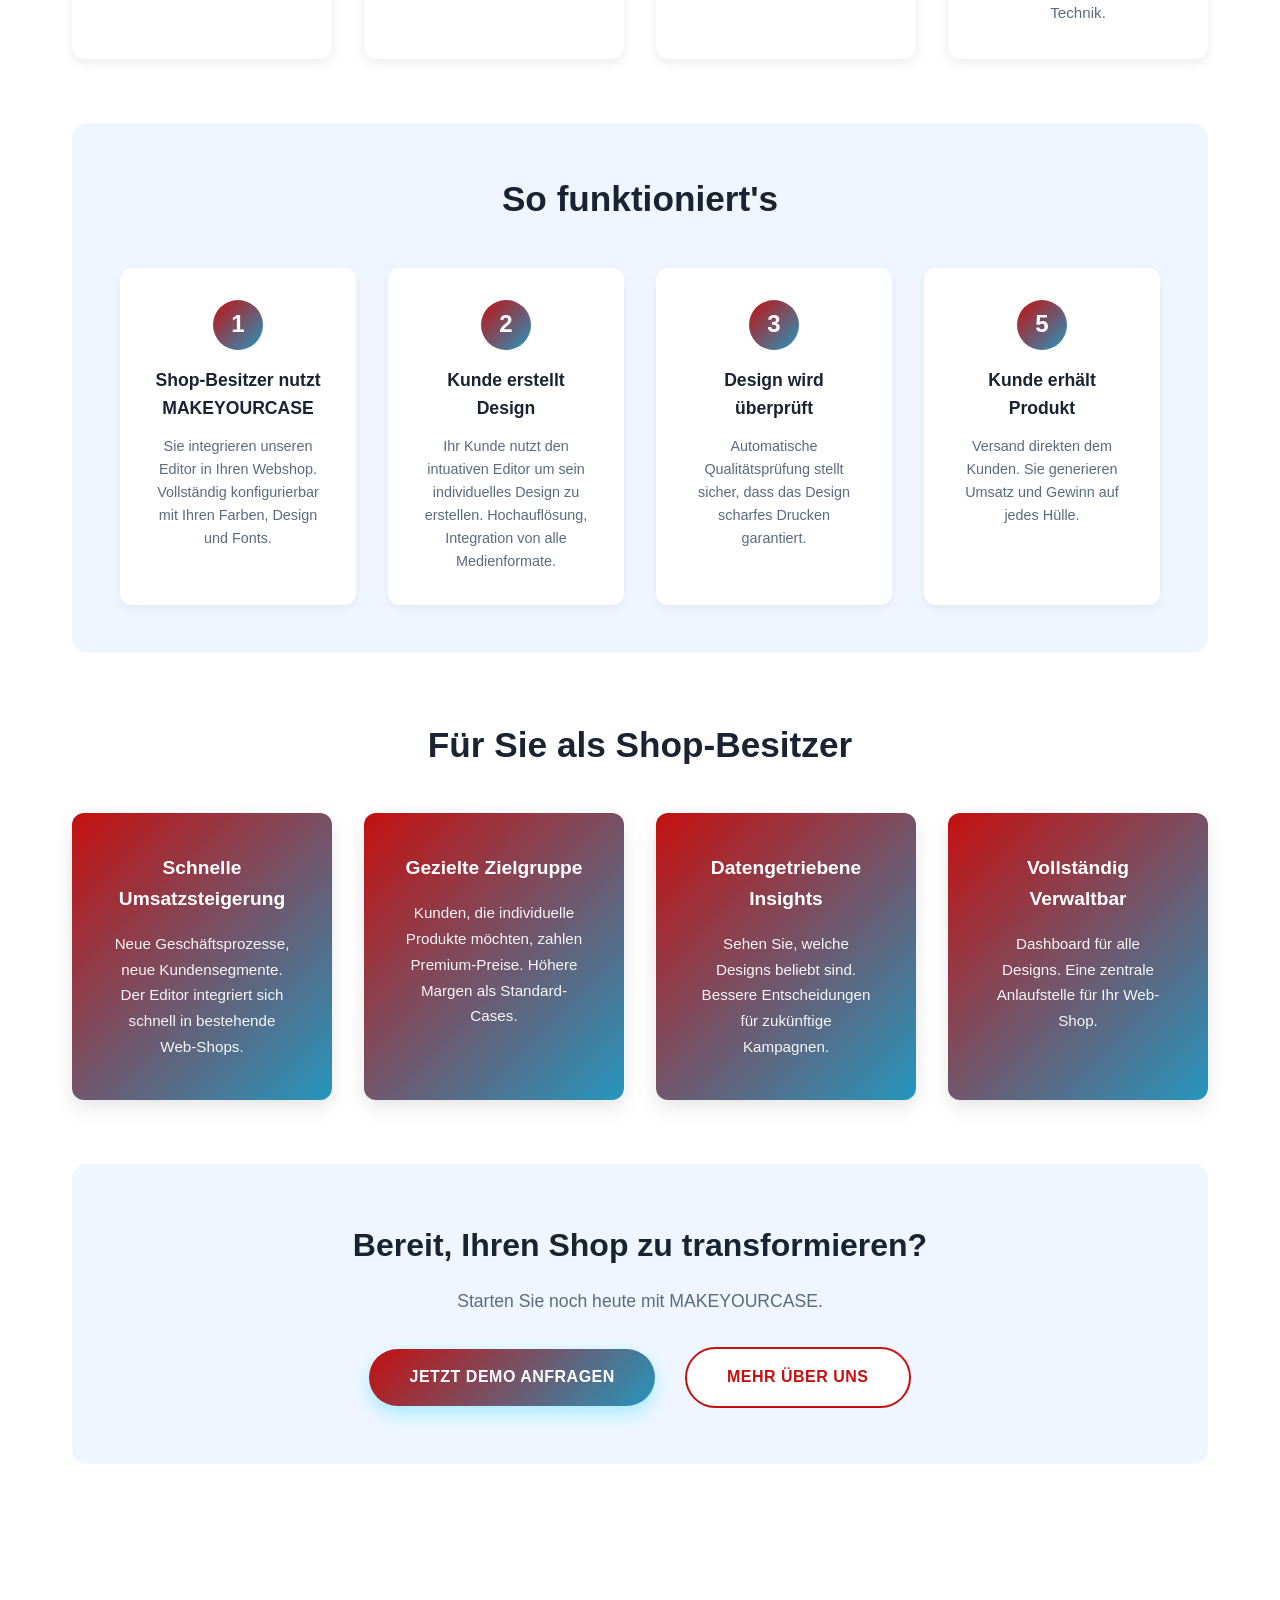
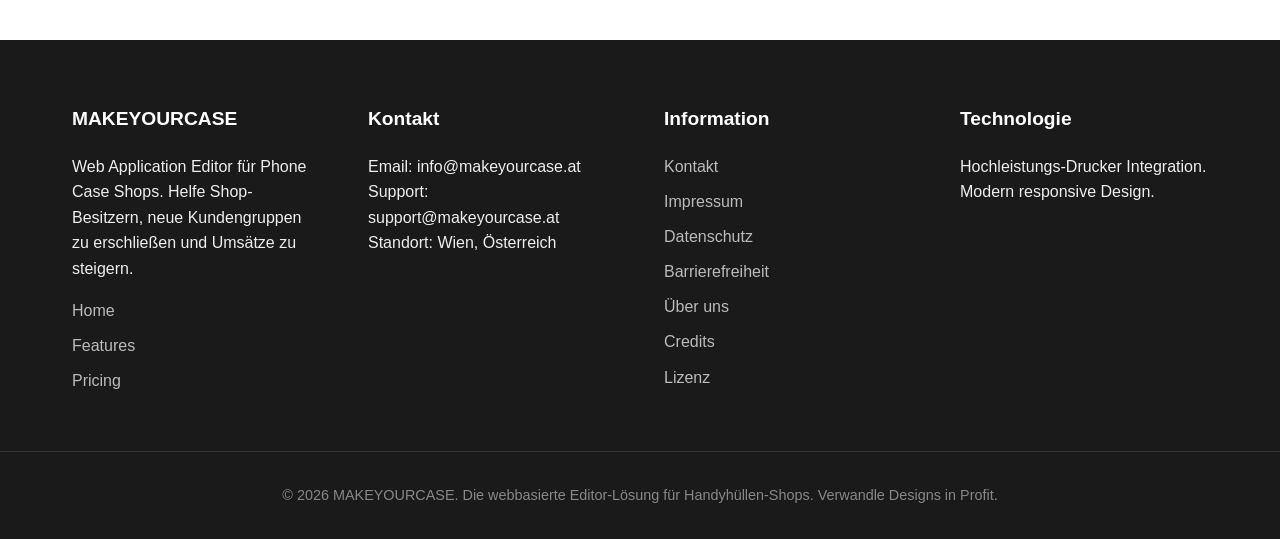
==== commit 52128c8c: "[FIX] DSGVO + about." ====
--- a/index.html
+++ b/index.html
@@ -121,7 +121,7 @@
                 <div class="benefits-grid">
                     <div class="benefit-card">
                         <h3>Schnelle Umsatzsteigerung</h3>
-                        <p>Neue Geschäftsprozesse, neue Kundensegmente, höhere Conversion Rates. Der Editor integriert sich nahtlos in bestehende Shops.</p>
+                        <p>Neue Geschäftsprozesse, neue Kundensegmente. Der Editor integriert sich schnell in bestehende Web-Shops.</p>
                     </div>
                     <div class="benefit-card">
                         <h3>Gezielte Zielgruppe</h3>
@@ -133,14 +133,14 @@
                     </div>
                     <div class="benefit-card">
                         <h3>Vollständig Verwaltbar</h3>
-                        <p>Dashboard für alle Bestellungen, Designs, Kunden. Eine zentrale Anlaufstelle für Ihr Business.</p>
+                        <p>Dashboard für alle Designs. Eine zentrale Anlaufstelle für Ihr Web-Shop.</p>
                     </div>
                 </div>
             </section>
 
             <section class="cta-section">
                 <h2>Bereit, Ihren Shop zu transformieren?</h2>
-                <p>Starten Sie noch heute mit MAKEYOURCASE und generieren Sie völlig neue Umsatzquellen.</p>
+                <p>Starten Sie noch heute mit MAKEYOURCASE.</p>
                 <div style="text-align: center; margin-top: 2rem;">
                     <button class="cta-button" onclick="window.location.href='pricing.html'">Jetzt Demo anfragen</button>
                     <button class="cta-button secondary" onclick="window.location.href='about.html'">Mehr über uns</button>
